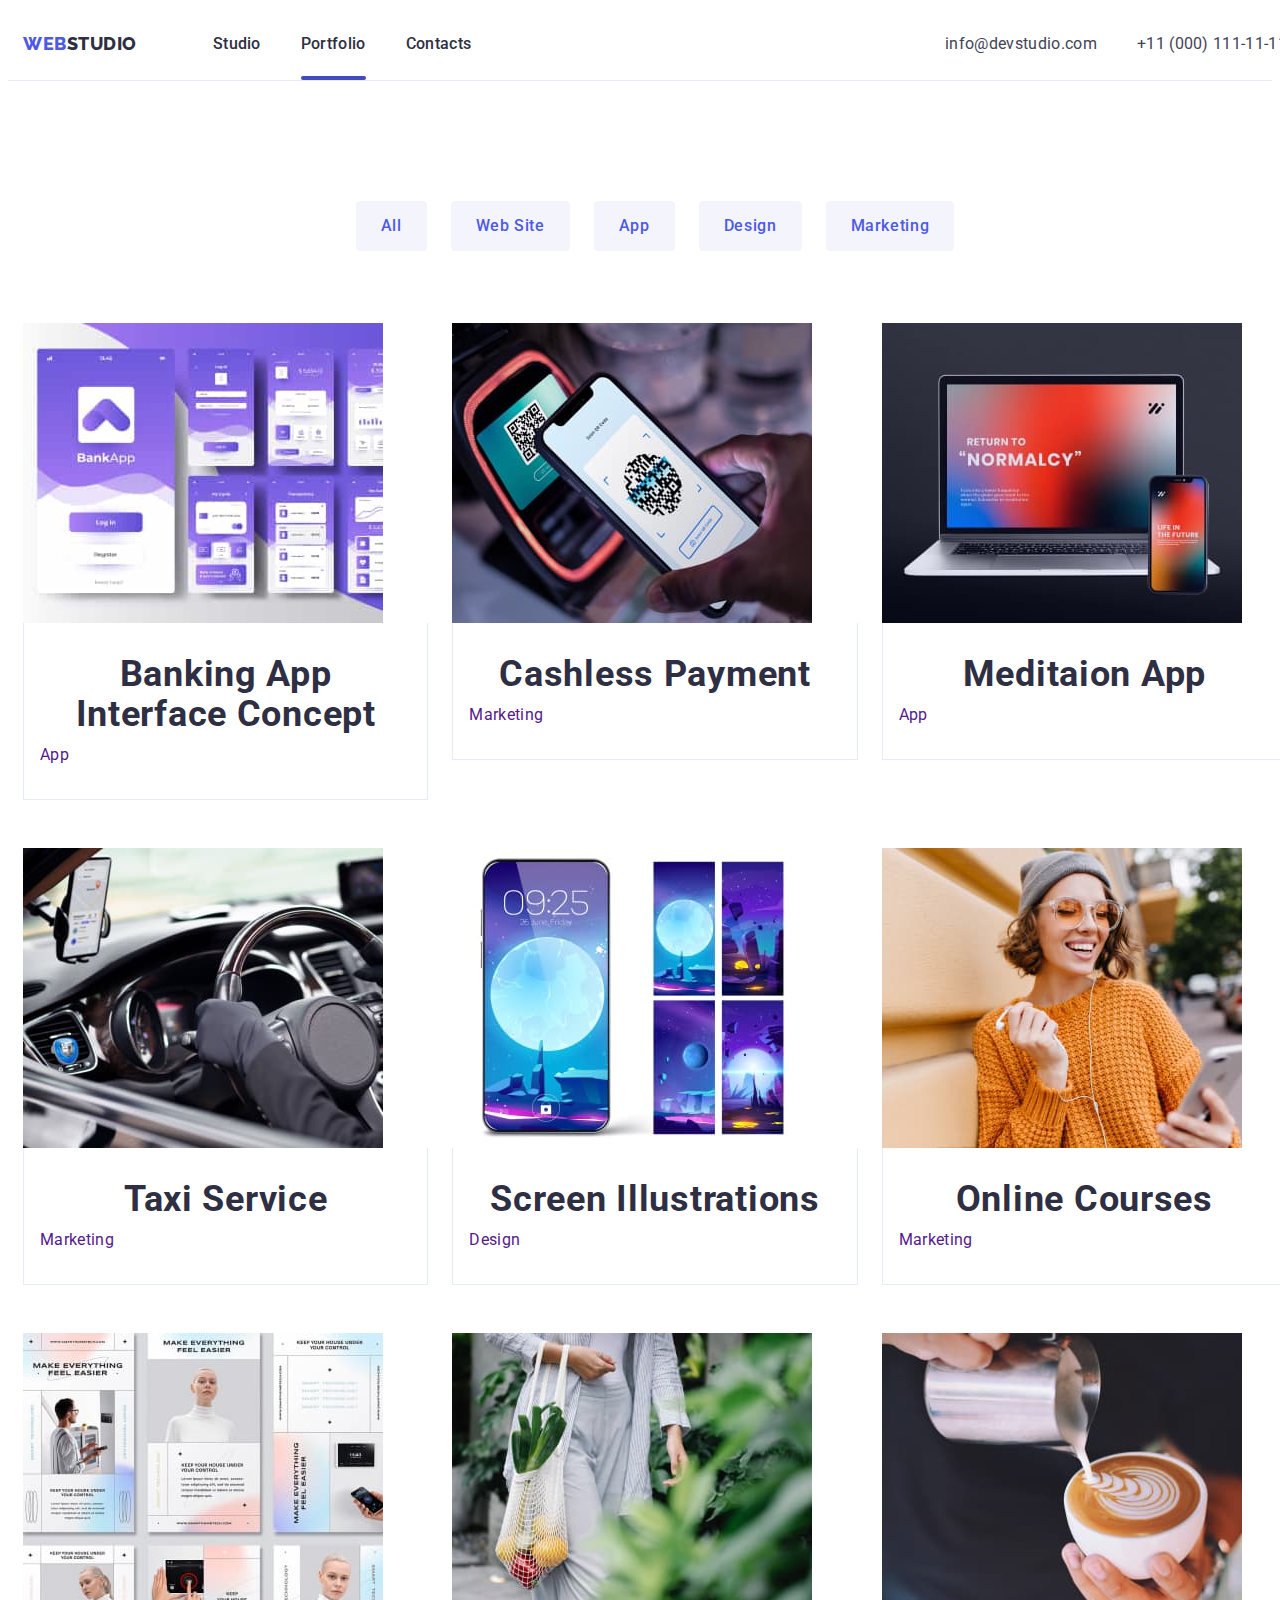
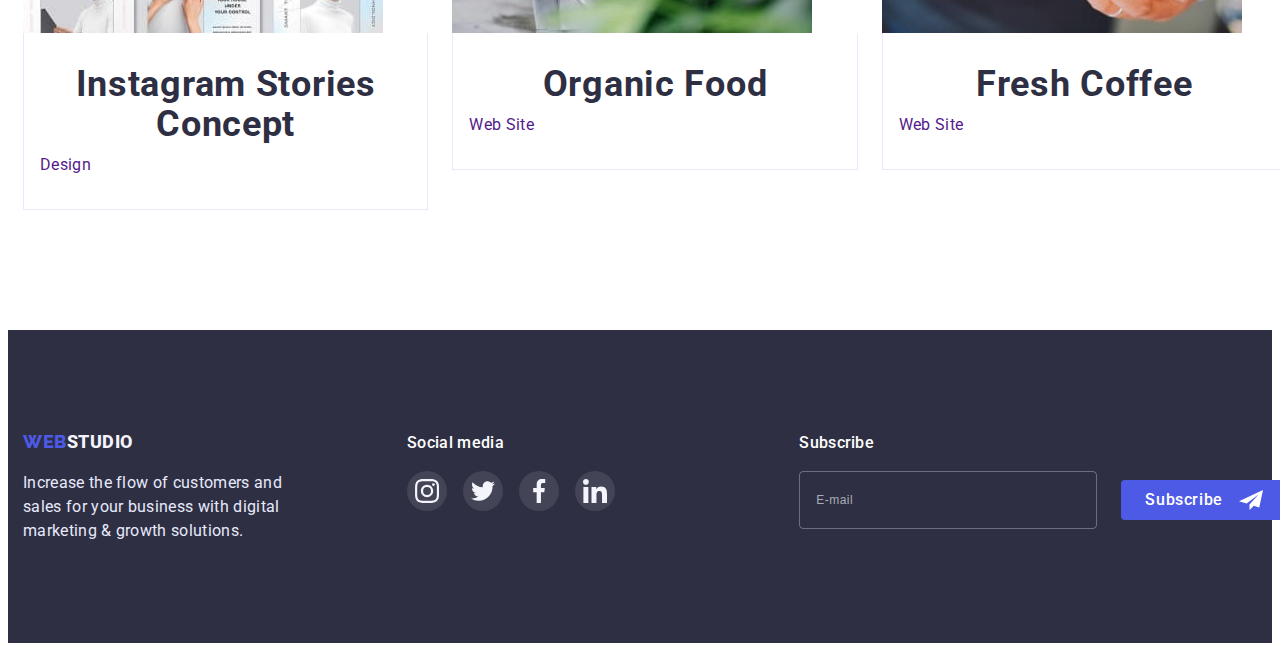
==== portfolio.html @ 63f98517 "trst" ====
<!DOCTYPE html>
<html lang="en">
    <head>
        <meta charset="UTF-8">
        <meta http-equiv="X-UA-Compatible" content="IE=edge">
        <meta name="viewport" content="width=device-width, initial-scale=1.0">
        <title>WebStudio</title>
        <link rel="preconnect" href="https://fonts.googleapis.com">
        <link rel="preconnect" href="https://fonts.gstatic.com" crossorigin>
        <link href="https://fonts.googleapis.com/css2?family=Raleway:wght@800&family=Roboto:wght@400;500;700;900&display=swap" rel="stylesheet">
        <link rel="stylesheet" href="https://cdnjs.cloudflare.com/ajax/libs/modern-normalize/1.1.0/modern-normalize.min.css" integrity="sha512-wpPYUAdjBVSE4KJnH1VR1HeZfpl1ub8YT/NKx4PuQ5NmX2tKuGu6U/JRp5y+Y8XG2tV+wKQpNHVUX03MfMFn9Q==" crossorigin="anonymous" referrerpolicy="no-referrer" />
        
        <link rel="stylesheet" href="./css/styles.css">
        
    </head>
<body>
   <!-- ///////////      MAIN PAGE          ////////// -->
   <header class="header">
        
    <div class="container header-container">
        <nav class="header-navigation">
            <a class="header-nav-logo link" href="./index.html">  <span class="header-logo">Web</span>Studio </a>
            <ul class="header-list list">
                <li class="header-item">
                    <a class="header-link link" href="./index.html">Studio</a></li>
                <li class="header-item">
                    <a class="header-link current link" href="./portfolio.html">Portfolio</a></li>
                <li class="header-item">
                    <a class="header-link link" href="./index.html">Contacts</a></li>
            </ul>
        
        </nav>
        <address class="header-address">
            <ul class="header-address-list list address-container">
                <li class="header-address-item">
                    <a class="header-address-link link" href="mailto:info@devstudio.com">info@devstudio.com</a></li>
                <li class="header-address-item">
                    <a class="header-address-link link" href="tel:+110001111111">+11 (000) 111-11-11</a></li>
            </ul>
        </address>
    </div >
    

</header>

   
    

    <!--section 2 main-->
    <main class="main">
        <!--h1 section services-->
            
                <section class="main-section-services">
                    <div class="container">
                        <h1 class="visually-hidden">Services</h1>
                        <ul class="button-list list">
                            <li class="btn-items"><button class="button-items" type="button">All</button></li>
                            <li class="btn-items"><button class="button-items" type="button">Web Site</button></li>
                            <li class="btn-items"><button class="button-items" type="button">App</button></li>
                            <li class="btn-items"><button class="button-items" type="button">Design</button></li>
                            <li class="btn-items"><button class="button-items" type="button">Marketing</button></li>
                        </ul>
                    
            
                    <!-- section h2 types of services -->
                    
                        
                        <ul class="types-list list ">
                            <li class="types-items">
                                <a class="types-link link" href="">
                                    <div class="types-cover-wrap">
                                        <img class="types-images" src="./images/banking1.jpg" width="360" alt="Cashless Payment">
                                        <p class="types-cover-text">14 Stylish and User-Friendly App Design Concepts · Task Manager App 
                                            · Calorie Tracker App · Exotic Fruit Ecommerce App · Cloud Storage App
                                        </p>
                                            
                                    </div>

                                   <div class="types-text-block">
                                        <h2 class="types-subtitle subtitle">Banking App Interface Concept</h2>
                                        <p class="types-text textttt">App</p>
                                   </div >
                                </a>
                            </li>
                            <li class="types-items">
                                <a class="types-link link" href="">
                                    <div class="types-cover-wrap">
                                        <img class="types-images" src="./images/CashlessPayment2.jpg" width="360" alt="Cashless Payment">
                                        <p class="types-cover-text">14 Stylish and User-Friendly App Design Concepts · Task Manager App 
                                            · Calorie Tracker App · Exotic Fruit Ecommerce App · Cloud Storage App
                                        </p>
                                            
                                    </div>

                                   <div class="types-text-block">
                                        <h2 class="types-subtitle subtitle">Cashless Payment</h2>
                                        <p class="types-text textttt">Marketing</p>
                                   </div >
                                </a>
                            </li>
                            <li class="types-items">
                                <a class="types-link link" href="">
                                    <div class="types-cover-wrap">
                                        <img class="types-images" src="./images/MeditaionApp3.jpg" width="360" alt="Meditaion App">
                                        <p class="types-cover-text"> 14  Stylish and User-Friendly App Design Concepts · Task Manager App 
                                            · Calorie Tracker App · Exotic Fruit Ecommerce App · Cloud Storage App
                                        </p>
                                    </div>
                                            
                                   <div class="types-text-block">
                                        <h2 class="types-subtitle subtitle">Meditaion App</h2>
                                        <p class="types-text textttt">App</p>
                                   </div >
                                </a>
                            </li>
                            <li class="types-items">
                                <a class="types-link link" href="">
                                    <div class="types-cover-wrap">
                                        <img class="types-images" src="./images/TaxiService4.jpg" width="360" alt="Taxi Service">
                                        <p class="types-cover-text">14 Stylish and User-Friendly App Design Concepts · Task Manager App 
                                            · Calorie Tracker App · Exotic Fruit Ecommerce App · Cloud Storage App
                                        </p>
                                    </div>
                                            
                                   <div class="types-text-block">
                                        <h2 class="types-subtitle subtitle">Taxi Service</h2>
                                        <p class="types-text textttt">Marketing</p>
                                   </div >
                                </a>
                            </li>
                            <li class="types-items">
                                <a class="types-link link" href="">
                                    <div class="types-cover-wrap">
                                        <img class="types-images" src="./images/ScreenIllustration5.jpg" width="360" alt="Screen Illustrations">
                                        <p class="types-cover-text">14 Stylish and User-Friendly App Design Concepts · Task Manager App 
                                            · Calorie Tracker App · Exotic Fruit Ecommerce App · Cloud Storage App
                                        </p>
                                    </div>
                                            
                                   <div class="types-text-block">
                                        <h2 class="types-subtitle subtitle">Screen Illustrations</h2>
                                        <p class="types-text textttt">Design</p>
                                   </div >
                                </a>
                            </li>
                            <li class="types-items">
                                <a class="types-link link" href="">
                                    <div class="types-cover-wrap">
                                        <img class="types-images" src="./images/OnlineCourses6.jpg" width="360" alt="Online Courses">
                                        <p class="types-cover-text">14 Stylish and User-Friendly App Design Concepts · Task Manager App 
                                            · Calorie Tracker App · Exotic Fruit Ecommerce App · Cloud Storage App
                                        </p>
                                    </div>
                                            
                                    <div class="types-text-block">
                                        <h2 class="types-subtitle subtitle">Online Courses</h2>
                                        <p class="types-text textttt">Marketing</p>
                                    </div >
                                </a>
                            </li>
                            <li class="types-items">
                                <a class="types-link link" href="">
                                    <div class="types-cover-wrap">
                                        <img class="types-images" src="./images/InstagramStoriesConcept7.jpg" width="360" alt="Instagram Stories Concept">
                                        <p class="types-cover-text">14 Stylish and User-Friendly App Design Concepts · Task Manager App 
                                            · Calorie Tracker App · Exotic Fruit Ecommerce App · Cloud Storage App
                                        </p>
                                    </div>
                                            
                                    <div class="types-text-block">
                                        <h2 class="types-subtitle subtitle">Instagram Stories Concept</h2>
                                        <p class="types-text textttt">Design</p>
                                    </div >
                                </a>
                            </li>
                            <li class="types-items">
                                <a class="types-link link" href="">
                                    <div class="types-cover-wrap">
                                        <img class="types-images" src="./images/OrganicFood8.jpg" width="360" alt="Organic Food">
                                        <p class="types-cover-text">14 Stylish and User-Friendly App Design Concepts · Task Manager App 
                                            · Calorie Tracker App · Exotic Fruit Ecommerce App · Cloud Storage App
                                        </p>
                                    </div>
                                            
                                    <div class="types-text-block">
                                        <h2 class="types-subtitle subtitle">Organic Food</h2>
                                        <p class="types-text textttt">Web Site</p>
                                    </div >
                                </a>
                            </li>
                            <li class="types-items">
                                <a class="types-link link" href="">
                                    <div class="types-cover-wrap">
                                        <img class="types-images" src="./images/FreshCoffee9.jpg" width="360" alt="Fresh Coffee">
                                        <p class="types-cover-text">14 Stylish and User-Friendly App Design Concepts · Task Manager App 
                                            · Calorie Tracker App · Exotic Fruit Ecommerce App · Cloud Storage App
                                        </p>
                                    </div>
                                            
                                    <div class="types-text-block">
                                        <h2 class="types-subtitle subtitle">Fresh Coffee</h2>
                                        <p class="types-text textttt">Web Site</p>
                                    </div >
                                </a>
                            </li>
                            
                        </ul>
                    </div >
                </section>
            
            
    
        </main>
    
                
            
    
    


        <!-- ///////////      FOOTER          ////////// -->
    
        <footer class="footer">
            <div class="container footer-container">
                <div class="footer-logo-container">
                    <a class="footer-link link" href="./index.html"><span class="footer-logo">Web</span>Studio</a>
                    <p class="footer-text textttt">
                        Increase the flow of customers and sales for your business with digital marketing & growth solutions.
                    </p>
                </div>
                
                <!-- FOOTER SOCIAL MEDIA -->
                <div class="media-footer">
                    <p class="media-subtitle">Social media</p>
                    <ul class="media-list list">
                        <li class="media-item">
                            <a href="" class="media-link link">
                                <svg class="media-icon" width="24" height="24"> 
                                    <use href="./images/icons.svg#icon-instagram"></use>
                                </svg>
                            </a>
                        </li>
                        <li class="media-item">
                            <a href="" class="media-link link">
                                <svg class="media-icon" width="24" height="24">
                                    <use href="./images/icons.svg#icon-twitter"></use>
                                </svg>      
                            </a>
                        </li>
                        <li class="media-item">
                            <a href="" class="media-link link">
                                <svg class="media-icon" width="24" height="24">
                                    <use href="./images/icons.svg#icon-facebook"></use>
                                </svg>
                            </a>
                        </li>
                        <li class="media-item">
                            <a href="" class="media-link link">
                                <svg class="media-icon" width="24" height="24">
                                    <use href="./images/icons.svg#icon-linkedin"></use>
                                </svg>
                            </a>
                        </li>
                    </ul>
    
                </div>
                <!-- SUBSCRIBE -->
                
                <div class="subscribe-container">
                    <p class="subscribe-text">Subscribe</p>
                    <form class="subscribe-form">
                        <input 
                        type="email" 
                        name="user-email"
                        class="subscribe-input"
                        required
                        placeholder="E-mail"
                        >
                        <button type="submit" class="subscribe-btn">Subscribe</button>
                    </form>
                </div>
    
            </div >
        </footer>  
    
    


</body>
</html>
---- css/styles.css ----
:root {
  --main-color-title: #2e2f42;
  --main-color-text: #434455;
  --adress-link-color: #404bbf;
  --logo-color-braun: #4d5ae5;
  --bg-white-color: #ffffff;
  --ashen-color: #f4f4fd;
  --gray-color: #e7e9fc;
  --linear-gradient: linear-gradient(
    rgba(46, 47, 66, 0.7),
    rgba(46, 47, 66, 0.7)
  );
}

p,
h1,
h2,
h3,
h4,
h5,
h6 {
  margin: 0;
}

ul {
  margin: 0;
  padding-left: 0;
}

body {
  font-family: "Roboto", sans-serif;
  background-color: var(--bg-white-color);
  font-size: 16px;
  line-height: 1.5;
  letter-spacing: 0.02em;
}

.container {
  width: 100%;
  padding-left: 15px;
  padding-right: 15px;
  margin: 0 auto;
  /* outline: 2px solid red; */
}

.link {
  text-decoration: none;
}

.list {
  list-style: none;
}


/* --------------------HEADER ---------------------*/
.header {
  border-bottom: 1px solid var(--gray-color);
}

.header-container {
  display: flex;
}

.text-aligt-centr {
  text-align: center;
  padding-top: 24px;
}



.header-navigation {
  display: flex;
  margin-right: auto;
}
.header-nav-logo {
  display: block;
  padding-top: 24px;
  padding-bottom: 24px;
  margin-right: 76px;

  font-family: "Raleway", sans-serif;
  text-transform: uppercase;
  font-weight: 800;
  font-size: 18px;
  line-height: 1.33;
  letter-spacing: 0.03em;
  color: var(--main-color-title);
}
.header-logo {
  color: var(--logo-color-braun);
}

.header-list {
  display: flex;
  gap: 40px;
}
.header-item {
}

.header-link {
  display: block;
  padding-top: 24px;
  padding-bottom: 24px;
  position: relative;

  font-weight: 500;
  font-size: 16px;
  line-height: 1.5;
  letter-spacing: 0.02em;
  color: var(--main-color-title);

  transition-property: color;
  transition-duration: 250ms;
  transition-timing-function: cubic-bezier(0.4, 0, 0.2, 1);
}
.header-link:is(:hover, :focus) {
  color: var(--adress-link-color);
}
.current::after {
  content: "";

  position: absolute;
  display: block;
  width: 100%;
  height: 4px;
  left: 0;
  bottom: 0;
  background-color: var(--adress-link-color);
  border-radius: 2px;

  transition-property: opacity;
  transition-duration: 250ms;
  transition-timing-function: cubic-bezier(0.4, 0, 0.2, 1);
}

.header-address {
  font-style: normal;
}
.address-container {
  display: flex;
}
.header-address-list {
  gap: 40px;
}
.header-address-item {
}
.header-address-link {
  display: block;
  padding-top: 24px;
  padding-bottom: 24px;

  font-size: 16px;
  line-height: 1.5;
  letter-spacing: 0.02em;
  color: var(--main-color-text);
  font-style: normal;

  transition-property: color;
  transition-duration: 250ms;
  transition-timing-function: cubic-bezier(0.4, 0, 0.2, 1);
}

.header-address-link:is(:hover, :focus) {
  color: var(--adress-link-color);
}

/* ------------------MAIN--------------------- */

.main {
  background-color: var(--bg-white-color);
}
.main-section {
  background-color: var(--main-color-title);
  background-image: var(--linear-gradient), url(../images/hero-bg-mob.jpg);
  max-width: 1440px;
  margin: 0 auto;
  background-repeat: no-repeat;
  background-position: center;
  background-size: cover;

  padding-top: 188px;
  padding-bottom: 188px;
}
@media (min-device-pixel-ratio: 2),
  (min-resolution: 192dpi),
  (min-resolution: 2dppx) {
  .main-section {
    background-image: var(--linear-gradient), url(../images/hero-bg-mob-2x.jpg);
  }
}

.main-title {
  margin-right: auto;
  margin-left: auto;
  max-width: 320px;
  margin-bottom: 72px;

  font-weight: 700;
  text-align: center;
  font-size: 36px;
  line-height: 1.1;
  letter-spacing: 0.02em;
  color: var(--bg-white-color);
}

.main-btn {
  display: block;
  margin: 0 auto;
  padding: 16px 32px;
  border-radius: 4px;
  border: 1px;

  box-shadow: 0px 4px 4px rgba(0, 0, 0, 0.15);

  cursor: pointer;
  background-color: var(--logo-color-braun);
  font-family: inherit;
  font-weight: 500;
  font-size: 16px;
  line-height: 1.5;
  letter-spacing: 0.04em;
  color: var(--bg-white-color);

  transition-property: background-color;
  transition-duration: 250ms;
  transition-timing-function: cubic-bezier(0.4, 0, 0.2, 1);
}

.main-btn:is(:hover, :focus) {
  background-color: var(--adress-link-color);
}

/* ---------------------TECHNOLOGIES---------------------- */

.technologies-section {
  padding-top: 96px;
  padding-bottom: 96px;
}

.visually-hidden {
  position: absolute;
  width: 1px;
  height: 1px;
  margin: -1px;
  border: 0;
  padding: 0;
  white-space: nowrap;
  clip-path: inset(100%);
  clip: rect(0 0 0 0);
  overflow: hidden;
}

.technologies-list {
  
  
}
.technologies-items {
  width: 100%;
  margin-bottom: 72px;
}
.technologies-items:last-child {
  margin: 0;
}

.technologies-items::before {
  display: none;
}


.technologies-subtitle {
  margin-bottom: 8px;
}
.subtitle {
  font-weight: 700;
  font-size: 36px;
  line-height: 1.11;
  letter-spacing: 0.02em;
  color: var(--main-color-title);
  text-align: center;
}

.technologies-text{
  font-weight: 500;
  font-size: 16px;
  line-height: 1.5;
  letter-spacing: 0.02em;
  color: var(--main-color-text);
  }



/* ------------------DOING---------------------- */



/*---------------------------TEAM----------------------- */

.team-section {
  background-color: var(--ashen-color);
  padding-top: 96px;
  padding-bottom: 96px;
}
.team-subtitle {
  text-align: center;
  font-size: 36px;
  line-height: 1.11;
  letter-spacing: 0.02em;
  color: var(--main-color-title);
  margin-bottom: 72px;
}

.team-list {
  display: flex;
  gap: 24px;
  flex-wrap: wrap;
}

.team-items {
  border-radius: 0px 0px 4px 4px;
  width: 100%
}
.items {
  background-color: var(--bg-white-color);
  box-shadow: 0px 1px 6px rgba(46, 47, 66, 0.08),
    0px 1px 1px rgba(46, 47, 66, 0.16), 0px 2px 1px rgba(46, 47, 66, 0.08);
}
.team-images {
  display: block;
  margin: auto;
  height: auto;
}

.text-block {
  text-align: center;
  padding: 32px 16px;
}
.team-headline {
  margin-bottom: 8px;
  font-weight: 500;
  font-size: 20px;
  line-height: 1.2;
  letter-spacing: 0.02em;
  color: var(--main-color-title);
}
.team-text {
  margin-bottom: 8px;
}

/* ----------------TEAM SOCIAL LIST------------- */
.team-soc-list {
  display: flex;
  justify-content: center;
  gap: 24px;
}

.team-soc-item {
  width: 40px;
  height: 40px;
}
.team-soc-link {
  fill: var(--ashen-color);
}
.team-soc-link {
  width: 100%;
  height: 100%;
  border-radius: 50%;
  background-color: var(--logo-color-braun);
  display: flex;
  justify-content: center;
  align-items: center;

  transition-property: background-color;
  transition-duration: 250ms;
  transition-timing-function: cubic-bezier(0.4, 0, 0.2, 1);
}

.team-soc-link:is(:hover, :focus) {
  background-color: var(--adress-link-color);
}

/* -----------------------CUSTOMERS LIST------------------- */

.customers {
  padding-top: 96px;
  padding-bottom: 96px;
}
.customers-subtitle {
  padding-bottom: 72px;

  font-size: 36px;
  line-height: 1.11;
  text-align: center;
  letter-spacing: 0.02em;
  color: var(--main-color-title);
}
.customers-list {
  display: flex;
  gap: 16px;
  flex-wrap: wrap;
}
.customers-item {
  width: calc((100% - 16px) / 2);
  height: 88px;
}
.customers-link {
  width: 100%;
  height: 100%;
  border: 1px solid #8e8f99;
  border-radius: 4px;
  display: flex;
  justify-content: center;
  align-items: center;
  color: #8e8f99;

  transition-property: color, border-color;
  transition-duration: 250ms;
  transition-timing-function: cubic-bezier(0.4, 0, 0.2, 1);
}

.customers-link:is(:hover, :focus) {
  border-color: var(--adress-link-color);
  color: var(--adress-link-color);
}

.customers-icon {
  fill: currentColor;
}

/* --------------FOOTER-------------- */

.footer {
  padding-top: 100px;
  padding-bottom: 100px;

  background-color: var(--main-color-title);
}
.footer-container {
  display: flex;
  align-items: baseline;
}

.footer-link {
  text-transform: uppercase;
  font-weight: 800;
  font-size: 18px;
  line-height: 1.33;
  letter-spacing: 0.03em;
  color: var(--ashen-color);
  margin-top: 100px;
  margin-bottom: 16px;
}

.footer-logo {
  font-family: "Raleway", sans-serif;
  font-style: normal;
  font-weight: 800;
  font-size: 18px;
  line-height: 1.33;
  letter-spacing: 0.03em;
  font-style: normal;
  color: var(--logo-color-braun);
}
.footer-text {
  max-width: 264px;
  color: var(--gray-color);
  margin-top: 16px;
}

/* ----------------------FOOTER SOCIAL MEDIA----------------------------- */
.media-footer {
  margin-left: 120px;
}
.media-subtitle {
  font-weight: 500;
  font-size: 16px;
  line-height: 1.5;
  letter-spacing: 0.02em;
  color: var(--bg-white-color);

  margin-bottom: 16px;
}

.media-list {
  display: flex;
  justify-content: center;
  gap: 16px;
}

.media-item {
  width: 40px;
  height: 40px;
}
.media-link {
  fill: var(--ashen-color);
  width: 100%;
  height: 100%;
  border-radius: 50%;
  background-color: rgba(255, 255, 255, 0.1);
  display: flex;
  justify-content: center;
  align-items: center;

  transition-property: background-color;
  transition-duration: 250ms;
  transition-timing-function: cubic-bezier(0.4, 0, 0.2, 1);
}
.media-link:is(:hover, :focus) {
  background-color: #31d0aa;
}


/* ---------------FOOTER-SUBSCRIBE-----------------  */
.subscribe-container{
  margin-left: auto;
}
  
  

.subscribe-text{
  font-weight: 500;
  font-size: 16px;
  line-height: 1.5;
  letter-spacing: 0.02em;
  color: var(--bg-white-color);
  margin-bottom: 16px;
}

.subscribe-form{
  display: flex;
  justify-content: center;
  align-items: center;
}

.subscribe-input{
  width: 264px;
  height: 40px;
  border: 1px solid rgba(255, 255, 255, 0.3);
  border-radius: 4px;
  background-color: transparent;
  padding: 8px 16px;
  outline: none;

  font-weight: 400;
  font-size: 12px;
  line-height: 2;
  letter-spacing: 0.04em;
  color: rgba(255, 255, 255, 0.6);
}
.subscribe-input::placeholder{
  color: rgba(255, 255, 255, 0.6);
}
.subscribe-input:focus{
  border-color: var(--logo-color-braun);
}

.subscribe-btn{
  
  display: inline-flex;
  margin-left: 24px;
  padding: 8px 24px;
  border-radius: 4px;
  border: 1px;

  

  cursor: pointer;
  background-color: var(--logo-color-braun);
  font-family: inherit;
  font-weight: 500;
  font-size: 16px;
  line-height: 1.5;
  letter-spacing: 0.04em;
  color: var(--bg-white-color);

  transition-property: background-color;
  transition-duration: 250ms;
  transition-timing-function: cubic-bezier(0.4, 0, 0.2, 1);
}
.subscribe-btn:is(:hover, :focus){
  background-color: var(--adress-link-color);
}

.subscribe-btn::after{
  content: "";
  width: 24px;
  height: 24px;
  background-image: url(../images/Frame.svg);
  margin-left: 16px;
}






/* ---------------------------PORTFOLIO--------------------------- */

.main {
  background-color: var(--bg-white-color);
}
.main-section-services {
  padding-top: 120px;
  padding-bottom: 120px;
}

.button-list {
  justify-content: center;
  display: flex;
  margin-bottom: 72px;
  gap: 24px;
}

.btn-items {
}

.button-items {
  padding: 12px 24px;
  border-radius: 4px;
  border: 1px solid var(--ashen-color);

  font-family: inherit;
  background-color: var(--ashen-color);
  color: var(--logo-color-braun);
  font-weight: 500;
  font-size: 16px;
  line-height: 1.5;
  letter-spacing: 0.04em;
  cursor: pointer;

  transition-property: background-color, color, border-color, box-shadow;
  transition-duration: 250ms;
  transition-timing-function: cubic-bezier(0.4, 0, 0.2, 1);
}

.button-items:is(:hover, :focus) {
  background-color: var(--logo-color-braun);
  color: var(--bg-white-color);
  border-color: transparent;
  box-shadow: 0px 3px 1px rgba(0, 0, 0, 0.1), 0px 2px 1px rgba(0, 0, 0, 0.08),
    0px 2px 2px rgba(0, 0, 0, 0.12);
}

.types-section {
}
.types-list {
  display: flex;
  flex-wrap: wrap;
  gap: 48px 24px;
}
.types-items {
  width: calc((100% - 48px) / 3);
}

.types-link:hover .types-cover-text {
  transform: translateY(0);
}
.types-link:focus .types-cover-text {
  transform: translateY(0);
}
.types-link {
  display: block;

  transition-property: box-shadow;
  transition-duration: 250ms;
  transition-timing-function: cubic-bezier(0.4, 0, 0.2, 1);
}
.types-link:is(:hover, :focus) {
  box-shadow: 0px 1px 6px rgba(46, 47, 66, 0.08),
    0px 1px 1px rgba(46, 47, 66, 0.16), 0px 2px 1px rgba(46, 47, 66, 0.08);
}

.types-cover-wrap {
  position: relative;
  overflow: hidden;
}

.types-cover-text {
  position: absolute;
  top: 0;
  padding: 40px 32px;
  font-weight: 400;
  font-size: 16px;
  line-height: 1.5;
  letter-spacing: 0.02em;
  color: var(--ashen-color);
  background-color: var(--logo-color-braun);
  height: 100%;
  overflow: auto;

  transform: translateY(100%);
  transition-property: transform;
  transition-duration: 250ms;
  transition-timing-function: cubic-bezier(0.4, 0, 0.2, 1);
}

.types-images {
  display: block;
  max-width: 100%;
  height: auto;
}

.types-text-block {
  border-right: 1px solid #e7e9fc;
  border-left: 1px solid #e7e9fc;
  border-bottom: 1px solid #e7e9fc;
  padding: 32px 16px;
}
.types-subtitle {
  margin-bottom: 8px;
}
.types-text {
  font-weight: 400;
  font-size: 16px;
  line-height: 1.5;
}




/* --------------------------BACKDROB--------------------------- */
.backdrob {
  position: fixed;
  top: 0;
  width: 100%;
  height: 100%;
  background-color: rgba(46, 47, 66, 0.4);
  transition: opacity 250ms linear, visibility 250ms linear;
}

.modal {
  position: absolute;
  top: 50%;
  left: 50%;
  transform: translate(-50%, -50%) scale(0.9);
  width: 408px;
  min-height: 576px;
  background-color: #fcfcfc;
  border-radius: 4px;
  padding: 24px;
  box-shadow: 0px 1px 1px rgba(0, 0, 0, 0.14), 0px 1px 3px rgba(0, 0, 0, 0.12),
    0px 2px 1px rgba(0, 0, 0, 0.2);
  transition: transform 250ms linear;
}
.backdrob.is-hidden .modal {
  transform: translate(-50%, -50%) scale(0);
}

.modal-close {
  width: 24px;
  height: 24px;
  background-color: #e7e9fc;
  border: 1px solid rgba(0, 0, 0, 0.1);
  border-radius: 50%;
  display: flex;
  align-items: center;
  justify-content: center;
  margin-left: auto;
  padding: 0;
  cursor: pointer;
  margin-bottom: 24px;

  transition-property: background-color,fiil;
  transition-duration: 250ms;
  transition-timing-function: cubic-bezier(0.4, 0, 0.2, 1);
}
.modal-close:is(:hover, :focus) {
  background-color: var(--adress-link-color);
  fill: var(--bg-white-color);
}

.is-hidden {
  opacity: 0;
  visibility: hidden;
  pointer-events: none;
}

.modal-title {
  font-weight: 500;
  font-size: 16px;
  line-height: 1.5;
  text-align: center;
  letter-spacing: 0.02em;
  color: var(--main-color-title);
  margin-bottom: 16px;
}
.modal-field{
  margin-bottom: 8px;
 
}

.input-text{
  font-weight: 400;
  font-size: 12px;
  line-height: 1.16;
  letter-spacing: 0.01em;
  color: #8E8F99;
  display: block;
  margin-bottom: 4px;
}

.input-wrap{
  position: relative;
 
  
}
.input-icon{
  position: absolute;
  left: 16px;
  top: 50%;
  transform: translateY(-50%);
  transition: fill 250ms cubic-bezier(0.4, 0, 0.2, 1);
  
}



.modal-input{
  width: 100%;
  height: 40px;
  background-color: #FCFCFC;
  color: rgba(117, 117, 117, 0.5);

  border: 1px solid rgba(33, 33, 33, 0.2);
  border-radius: 4px;
  padding-left: 38px;
  outline: transparent;

  font-weight: 400;
  font-size: 12px;
  line-height: 1.17;
  letter-spacing: 0.04em;
  
  transition: border-color 250ms cubic-bezier(0.4, 0, 0.2, 1);;
  }

  .modal-input:focus{
    border-color: var(--logo-color-braun);
  }
  .modal-input:focus + .input-icon {
   fill: var(--logo-color-braun);
  }


  .modal-field-message{
    margin-bottom: 16px;
  }
  .modal-message{
    display: block;
    width: 100%;
    height: 120px;
    background-color: #FCFCFC;
    border: 1px solid rgba(33, 33, 33, 0.2);
    border-radius: 4px;
    color: rgba(117, 117, 117, 0.5);
    padding: 8px 16px;
    outline: transparent;

    font-weight: 400;
    font-size: 12px;
    line-height: 1.17;
    letter-spacing: 0.04em;
    resize: none;
  }

.modal-message:focus{
  border-color: var(--logo-color-braun);
}
  .modal-message::placeholder{
    font-weight: 400;
    font-size: 12px;
    line-height: 1.17;
    letter-spacing: 0.04em;
    color: rgba(117, 117, 117, 0.5);
    outline: transparent;
  }

  .modal-field-check{
    
  }
  .check-text{
    font-weight: 400;
    font-size: 12px;
    line-height: 1.17;
    letter-spacing: 0.04em;
    color: #757575;
    display: flex;
    align-items: center;
  }
.check-text::before {
  content: "";
  width: 16px;
  height: 16px;
  border: 1.25px solid var(--main-color-title);
  border-radius: 2px;
  margin-right: 8px;
}

.input-text:checked + .check-text::before {
  background-color: var(--adress-link-color);
  background-image: url(../images/check.svg);
  background-position: center;
  background-repeat: no-repeat;
  border: none;
}
.input-text:focus + .check-text::before {
  border-color: var(--adress-link-color);
}

.policy-text{
  color: var(--adress-link-color);
  margin-left: 3px;
  position: relative;
}


.policy-text::after{
  content: "";
  position: absolute;
  
  width: 100%;
  height: 0.5px;
  left: 0;
  bottom: 1px;
  background-color: var(--adress-link-color);
  border-radius: 2px;
  
}


.form-btn{
  display: block;
  margin: 0 auto;
  min-width: 169px;
  margin-top: 24px;
  padding: 16px 32px;
  border-radius: 4px;
  border: 1px;

  box-shadow: 0px 4px 4px rgba(0, 0, 0, 0.15);

  cursor: pointer;
  background-color: var(--logo-color-braun);
  font-family: inherit;
  font-weight: 500;
  font-size: 16px;
  line-height: 1.5;
  letter-spacing: 0.04em;
  color: var(--bg-white-color);

  transition-property: background-color;
  transition-duration: 250ms;
  transition-timing-function: cubic-bezier(0.4, 0, 0.2, 1);
}
.form-btn:is(:hover, :focus){
  background-color: var(--adress-link-color);
}
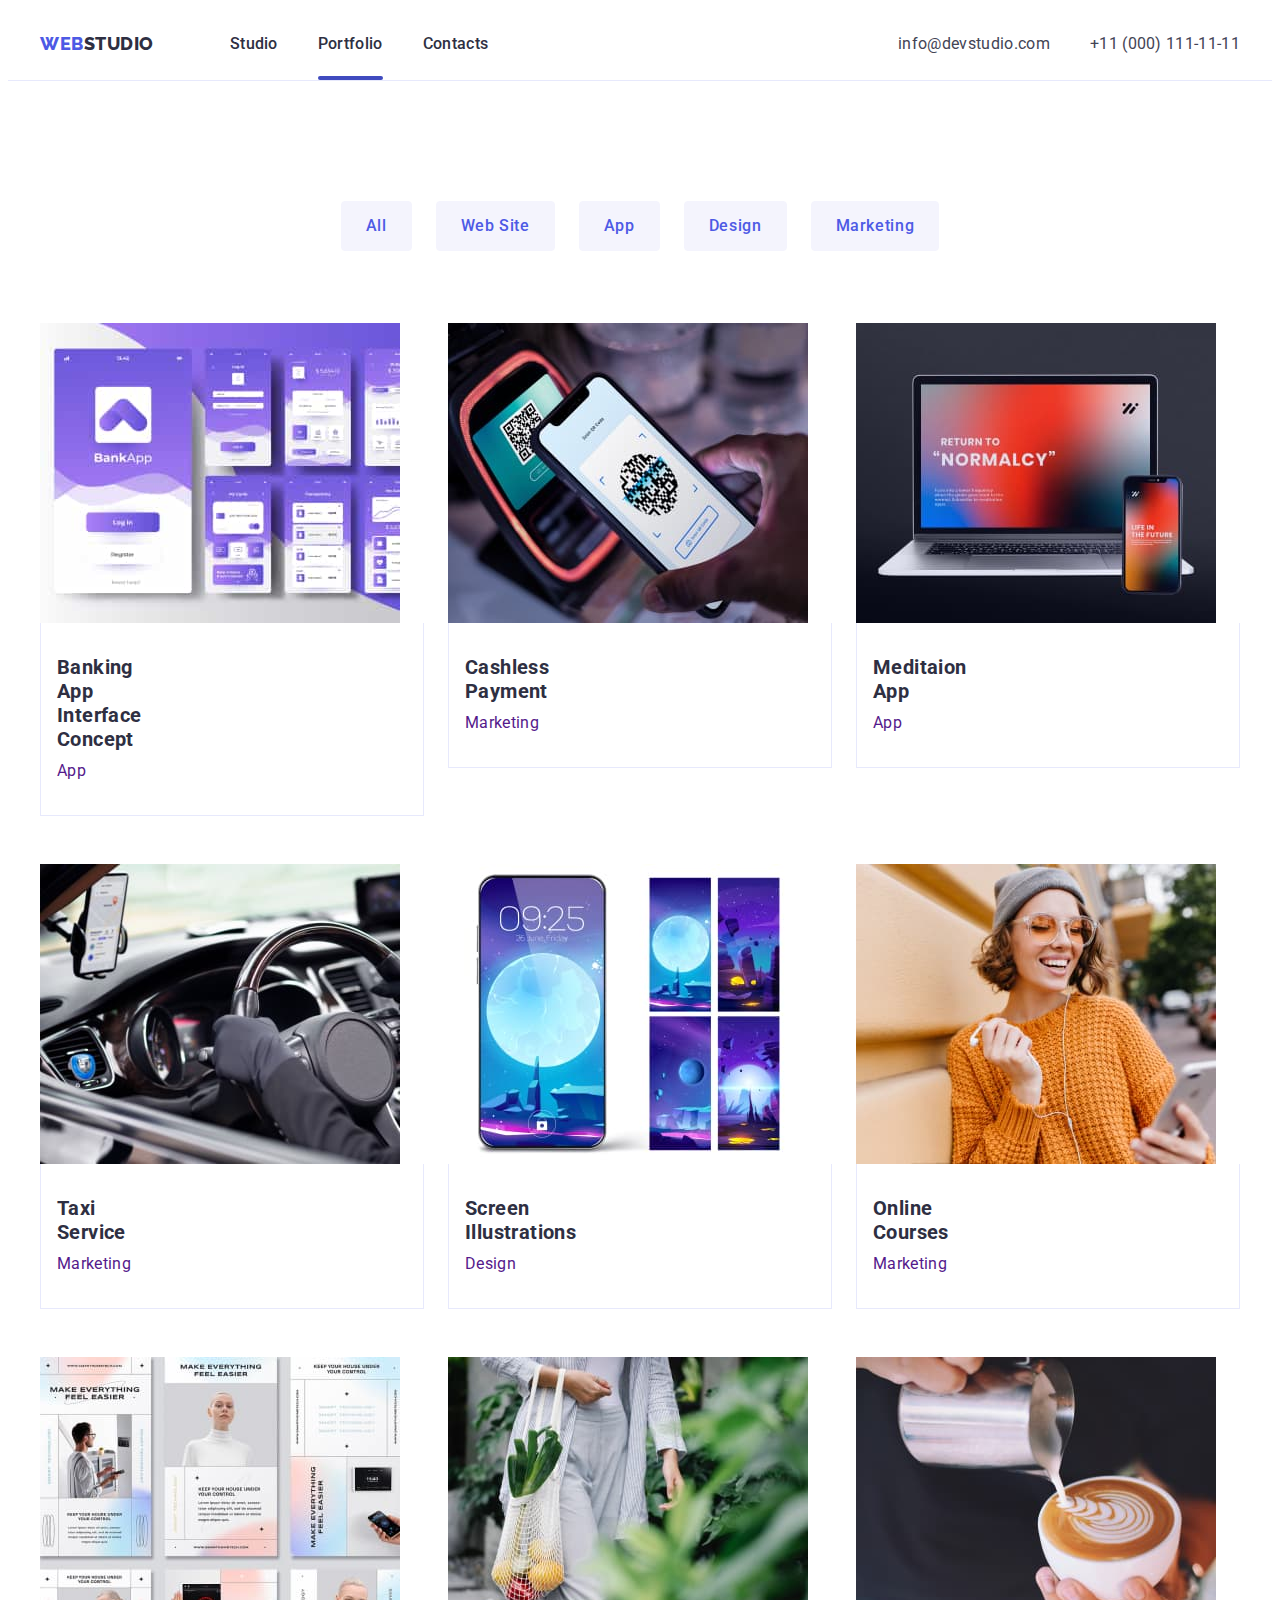
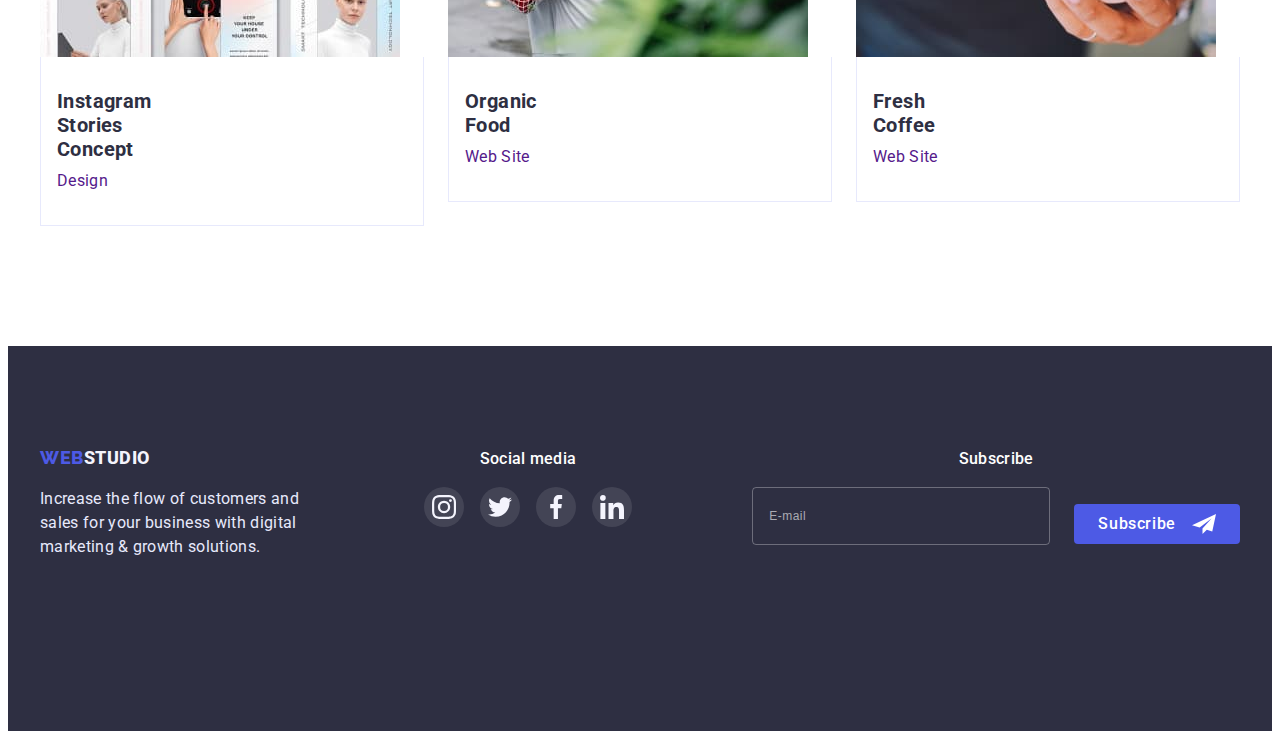
==== commit b037579b: "test" ====
--- a/portfolio.html
+++ b/portfolio.html
@@ -11,6 +11,9 @@
         <link rel="stylesheet" href="https://cdnjs.cloudflare.com/ajax/libs/modern-normalize/1.1.0/modern-normalize.min.css" integrity="sha512-wpPYUAdjBVSE4KJnH1VR1HeZfpl1ub8YT/NKx4PuQ5NmX2tKuGu6U/JRp5y+Y8XG2tV+wKQpNHVUX03MfMFn9Q==" crossorigin="anonymous" referrerpolicy="no-referrer" />
         
         <link rel="stylesheet" href="./css/styles.css">
+        <link rel="stylesheet" href="./css/mobile.css">
+        <link rel="stylesheet" href="./css/tablet.css">
+        <link rel="stylesheet" href="./css/desktop.css">
         
     </head>
 <body>
@@ -22,7 +25,7 @@
             <a class="header-nav-logo link" href="./index.html">  <span class="header-logo">Web</span>Studio </a>
             <ul class="header-list list">
                 <li class="header-item">
-                    <a class="header-link link" href="./index.html">Studio</a></li>
+                    <a class="header-link  link" href="./index.html">Studio</a></li>
                 <li class="header-item">
                     <a class="header-link current link" href="./portfolio.html">Portfolio</a></li>
                 <li class="header-item">
@@ -31,15 +34,88 @@
         
         </nav>
         <address class="header-address">
-            <ul class="header-address-list list address-container">
+            <ul class="header-address-list list ">
                 <li class="header-address-item">
                     <a class="header-address-link link" href="mailto:info@devstudio.com">info@devstudio.com</a></li>
                 <li class="header-address-item">
                     <a class="header-address-link link" href="tel:+110001111111">+11 (000) 111-11-11</a></li>
             </ul>
+            
         </address>
+
+
+
+        <!-- MENU-BOBILE -->
+        <button type="button" class="menu-open" data-menu-open>
+            <svg class="icon-open"  width="29" height="18" >
+                <use href="./images/icons.svg#icon-menu-open"></use>
+            </svg>
+        </button>
     </div >
-    
+    <div class="mob-menu is-hidden" data-menu>
+        <div class="container">
+            <div>
+                <button type="button" class="menu-cloze" data-menu-close>
+                    <svg class="icon-cloce"  width="8" height="8" >
+                        <use href="./images/icons.svg#icon-close-black"></use>
+                    </svg>
+                </button> 
+                    <ul class="mob-menu-list list">
+                        <li class="mob-menu-item">
+                            <a class="mob-menu-link current link" href="./index.html">Studio</a></li>
+                        <li class="mob-menu-item">
+                            <a class="mob-menu-link link" href="./portfolio.html">Portfolio</a></li>
+                        <li class="mob-menu-item">
+                            <a class="mob-menu-link link" href="./index.html">Contacts</a></li>
+                    </ul>
+            </div>
+                <div>
+                    <ul class="mob-menu-address-list list ">
+                        <li class="mob-menu-address-item">
+                            <a class="mob-menu-address-link link mob-tel" href="tel:+110001111111">+11 (000) 111-11-11</a></li>
+                        <li class="mob-menu-address-item">
+                            <a class="mob-menu-address-link link" href="mailto:info@devstudio.com">info@devstudio.com</a></li>
+                            
+                    </ul>
+                </div>
+
+                <!-- MOB-SOC -->
+                <div class="mob-soc-container">
+                    <ul class="mob-soc-list list">
+                        <li class="mob-soc-item">
+                            <a href="" class="mob-soc-link link">
+                                <svg class="mob-soc-icon" width="24" height="24"> 
+                                    <use href="./images/icons.svg#icon-instagram"></use>
+                                </svg>
+                            </a>
+                        </li>
+                        <li class="mob-soc-item">
+                            <a href="" class="mob-soc-link link">
+                                <svg class="mob-soc-icon" width="24" height="24">
+                                    <use href="./images/icons.svg#icon-twitter"></use>
+                                </svg>      
+                            </a>
+                        </li>
+                        <li class="mob-soc-item">
+                            <a href="" class="mob-soc-link link">
+                                <svg class="mob-soc-icon" width="24" height="24">
+                                    <use href="./images/icons.svg#icon-facebook"></use>
+                                </svg>
+                            </a>
+                        </li>
+                        <li class="mob-soc-item">
+                            <a href="" class="mob-soc-link link">
+                                <svg class="mob-soc-icon" width="24" height="24">
+                                    <use href="./images/icons.svg#icon-linkedin"></use>
+                                </svg>
+                            </a>
+                        </li>
+                    </ul>
+                </div>
+        </div>
+        
+        
+    </div>
 
 </header>
 
--- a/css/styles.css
+++ b/css/styles.css
@@ -50,7 +50,9 @@
 .list {
   list-style: none;
 }
-
+.no-scroll{
+  overflow: hidden;
+}
 
 /* --------------------HEADER ---------------------*/
 .header {
@@ -90,79 +92,165 @@
   color: var(--logo-color-braun);
 }
 
-.header-list {
-  display: flex;
-  gap: 40px;
-}
-.header-item {
-}
-
-.header-link {
-  display: block;
-  padding-top: 24px;
-  padding-bottom: 24px;
-  position: relative;
-
-  font-weight: 500;
-  font-size: 16px;
-  line-height: 1.5;
-  letter-spacing: 0.02em;
-  color: var(--main-color-title);
-
-  transition-property: color;
-  transition-duration: 250ms;
-  transition-timing-function: cubic-bezier(0.4, 0, 0.2, 1);
-}
-.header-link:is(:hover, :focus) {
-  color: var(--adress-link-color);
-}
+.header-list{
+  display: none;
+}
+
 .current::after {
-  content: "";
-
-  position: absolute;
-  display: block;
-  width: 100%;
-  height: 4px;
-  left: 0;
-  bottom: 0;
-  background-color: var(--adress-link-color);
-  border-radius: 2px;
-
-  transition-property: opacity;
-  transition-duration: 250ms;
-  transition-timing-function: cubic-bezier(0.4, 0, 0.2, 1);
+  display: none;
 }
 
 .header-address {
   font-style: normal;
 }
-.address-container {
-  display: flex;
-}
-.header-address-list {
-  gap: 40px;
-}
-.header-address-item {
-}
-.header-address-link {
+
+.header-address-list{
+  display: none;
+}
+
+/* MOBIL-MENU */
+.menu-open{
+  background-color: transparent;
+  border: transparent;
+  display: flex;
+  align-items: center;
+  justify-content: center;
+  margin-left: auto;
+  padding: 0;
+  cursor: pointer;
+  
+  transition-property: background-color,fiil;
+  transition-duration: 250ms;
+  transition-timing-function: cubic-bezier(0.4, 0, 0.2, 1);
+  
+}
+.menu-cloze {
+  width: 24px;
+  height: 24px;
+  background-color: #e7e9fc;
+  border: 1px solid rgba(0, 0, 0, 0.1);
+  border-radius: 50%;
   display: block;
+  align-items: center;
+  justify-content: center;
+  margin-left: auto;
+  padding: 0;
+  cursor: pointer;
+  margin-bottom: 32px;
+
+  transition-property: background-color,fiil;
+  transition-duration: 250ms;
+  transition-timing-function: cubic-bezier(0.4, 0, 0.2, 1);
+}
+.menu-cloze:is(:hover, :focus) {
+  background-color: var(--adress-link-color);
+  fill: var(--bg-white-color);
+}
+.mob-menu {
+  position: fixed;
+  top: 0;
+  width: 100%;
+  height: 100%;
+  background-color: #FFFFFF;
+  box-shadow: 0px 2px 1px rgba(46, 47, 66, 0.08), 0px 1px 1px rgba(46, 47, 66, 0.16), 0px 1px 6px rgba(46, 47, 66, 0.08);
   padding-top: 24px;
-  padding-bottom: 24px;
-
-  font-size: 16px;
-  line-height: 1.5;
+  padding-bottom: 40px;
+  
+}
+.mob-menu > .container{
+  height: 100%;
+  display: flex;
+  flex-direction: column;
+  justify-content: space-between;
+  overflow-y: auto;
+}
+
+.mob-menu-list {
+  margin-bottom: 20px;
+
+}
+
+.mob-menu-item:not(:last-child) {
+  margin-bottom: 40px;
+}
+.mob-menu-link {
+  font-weight: 700;
+  font-size: 36px;
+  line-height: 1.11;
+  letter-spacing: 0.02em;
+  color: var(--main-color-title);
+  cursor: pointer;
+}
+.mob-menu-link:is(:hover, :focus) {
+  color: var(--adress-link-color);
+}
+
+
+
+
+
+
+.mob-menu-address-list {
+  margin-bottom: 48px;
+}
+.mob-menu-address-item:not(:last-child) {
+  
+    margin-bottom: 40px;
+  
+}
+.mob-menu-address-link {
+  font-weight: 500;
+  font-size: 20px;
+  line-height: 1,2;
   letter-spacing: 0.02em;
   color: var(--main-color-text);
-  font-style: normal;
-
-  transition-property: color;
-  transition-duration: 250ms;
-  transition-timing-function: cubic-bezier(0.4, 0, 0.2, 1);
-}
-
-.header-address-link:is(:hover, :focus) {
+}
+.mob-menu-address-link:is(:hover, :focus) {
   color: var(--adress-link-color);
 }
+  
+.mob-tel{
+  font-weight: 700;
+  font-size: 36px;
+  line-height: 1,11;
+  letter-spacing: 0.02em;
+  color: var(--main-color-text);
+}
+
+ /* MOB-SOC  */
+ .mob-soc-list {
+  display: flex;
+  justify-content: center;
+  gap: 56px;
+}
+.list {
+}
+.mob-soc-item {
+  width: 40px;
+  height: 40px;
+}
+.mob-soc-link {
+  fill: var(--ashen-color);
+  width: 100%;
+  height: 100%;
+  border-radius: 50%;
+  background-color: var(--logo-color-braun);
+  display: flex;
+  justify-content: center;
+  align-items: center;
+
+  transition-property: background-color;
+  transition-duration: 250ms;
+  transition-timing-function: cubic-bezier(0.4, 0, 0.2, 1);
+}
+.team-soc-link:is(:hover, :focus) {
+  background-color: var(--adress-link-color);
+}
+
+  
+  
+  
+  
 
 /* ------------------MAIN--------------------- */
 
@@ -192,7 +280,7 @@
 .main-title {
   margin-right: auto;
   margin-left: auto;
-  max-width: 320px;
+  max-width: 350px;
   margin-bottom: 72px;
 
   font-weight: 700;
@@ -291,7 +379,10 @@
 
 /* ------------------DOING---------------------- */
 
-
+.doing-subtitle,
+.doing-list {
+  display: none;
+}
 
 /*---------------------------TEAM----------------------- */
 
@@ -351,6 +442,7 @@
   display: flex;
   justify-content: center;
   gap: 24px;
+  
 }
 
 .team-soc-item {
@@ -429,14 +521,18 @@
 /* --------------FOOTER-------------- */
 
 .footer {
-  padding-top: 100px;
-  padding-bottom: 100px;
+  padding-top: 96px;
+  padding-bottom: 96px;
 
   background-color: var(--main-color-title);
 }
-.footer-container {
-  display: flex;
-  align-items: baseline;
+.footer-container { 
+  flex-wrap: wrap;
+  
+}
+.footer-logo-container{
+  align-items: center;
+  justify-content: center;
 }
 
 .footer-link {
@@ -448,6 +544,7 @@
   color: var(--ashen-color);
   margin-top: 100px;
   margin-bottom: 16px;
+  margin: auto;
 }
 
 .footer-logo {
@@ -461,14 +558,16 @@
   color: var(--logo-color-braun);
 }
 .footer-text {
-  max-width: 264px;
+  width: 268px;
   color: var(--gray-color);
   margin-top: 16px;
+  margin-bottom: 72px;
 }
 
 /* ----------------------FOOTER SOCIAL MEDIA----------------------------- */
 .media-footer {
-  margin-left: 120px;
+  margin-left: 0;
+  margin-bottom: 72px;
 }
 .media-subtitle {
   font-weight: 500;
@@ -476,7 +575,7 @@
   line-height: 1.5;
   letter-spacing: 0.02em;
   color: var(--bg-white-color);
-
+  text-align: center;
   margin-bottom: 16px;
 }
 
@@ -511,7 +610,6 @@
 
 /* ---------------FOOTER-SUBSCRIBE-----------------  */
 .subscribe-container{
-  margin-left: auto;
 }
   
   
@@ -523,16 +621,18 @@
   letter-spacing: 0.02em;
   color: var(--bg-white-color);
   margin-bottom: 16px;
+  text-align: center;
 }
 
 .subscribe-form{
   display: flex;
+  flex-wrap: wrap;
   justify-content: center;
   align-items: center;
 }
 
 .subscribe-input{
-  width: 264px;
+  width: 100%;
   height: 40px;
   border: 1px solid rgba(255, 255, 255, 0.3);
   border-radius: 4px;
@@ -732,7 +832,7 @@
   top: 50%;
   left: 50%;
   transform: translate(-50%, -50%) scale(0.9);
-  width: 408px;
+  width: 392px;
   min-height: 576px;
   background-color: #fcfcfc;
   border-radius: 4px;
--- a/css/mobile.css
+++ b/css/mobile.css
@@ -0,0 +1,37 @@
+@media screen and (min-width:480px) {
+    .container{
+     max-width: 426px;
+    }
+    
+  }
+
+
+  @media screen and (max-width:385px) {
+    .mob-tel{
+      font-weight: 700;
+      font-size: 30px;
+      line-height: 1,11;
+      letter-spacing: 0.02em;
+      color: var(--main-color-text);
+    }
+    
+  }
+  @media screen and (max-width:392px) {
+    .modal {
+      position: absolute;
+      top: 50%;
+      left: 50%;
+      transform: translate(-50%, -50%) scale(0.9);
+      width: calc(100% - 30px);
+      min-height: 576px;
+      background-color: #fcfcfc;
+      border-radius: 4px;
+      padding: 24px;
+      box-shadow: 0px 1px 1px rgba(0, 0, 0, 0.14), 0px 1px 3px rgba(0, 0, 0, 0.12),
+        0px 2px 1px rgba(0, 0, 0, 0.2);
+      transition: transform 250ms linear;
+    }
+    
+  }
+ 
+  --- a/css/tablet.css
+++ b/css/tablet.css
@@ -0,0 +1,356 @@
+@media screen and (min-width:768px) {
+    .container{
+     max-width: 766px;
+    }
+    .team-section > .container{
+      max-width: 582px;
+    }
+    .customers > .container{
+      max-width: 582px;
+    }
+
+
+/* --------------------HEADER ---------------------*/
+    .header-list {
+      display: flex;
+      gap: 40px;
+    }
+
+    
+    .current::after {
+      content: "";
+    
+      position: absolute;
+      display: block;
+      width: 100%;
+      height: 4px;
+      left: 0;
+      bottom: 0;
+      background-color: var(--adress-link-color);
+      border-radius: 2px;
+    
+      transition-property: opacity;
+      transition-duration: 250ms;
+      transition-timing-function: cubic-bezier(0.4, 0, 0.2, 1);
+    }
+    
+    
+    .header-link {
+      display: block;
+      padding-top: 24px;
+      padding-bottom: 24px;
+      position: relative;
+    
+      font-weight: 500;
+      font-size: 16px;
+      line-height: 1.5;
+      letter-spacing: 0.02em;
+      color: var(--main-color-title);
+    
+      transition-property: color;
+      transition-duration: 250ms;
+      transition-timing-function: cubic-bezier(0.4, 0, 0.2, 1);
+    }
+    .header-link:is(:hover, :focus) {
+      color: var(--adress-link-color);
+    }
+
+    
+    
+    .header-address-list {
+      display: block;
+      gap: 40px;
+    }
+    
+    .header-address-link {
+      display: block;
+      padding-top: 16px;
+      
+    
+      font-size: 12px;
+      line-height: 1.17;
+      letter-spacing: 0.02em;
+      color: var(--main-color-text);
+      font-style: normal;
+    
+      transition-property: color;
+      transition-duration: 250ms;
+      transition-timing-function: cubic-bezier(0.4, 0, 0.2, 1);
+    }
+    
+    .header-address-link:is(:hover, :focus) {
+      color: var(--adress-link-color);
+    }
+    
+    .menu-open{
+      display: none;
+    }
+    
+    /* ------------------MAIN--------------------- */
+    .main-section {
+        background-color: var(--main-color-title);
+        background-image: var(--linear-gradient), url(../images/hero-bg-tab.jpg);
+        max-width: 1440px;
+        margin: 0 auto;
+        background-repeat: no-repeat;
+        background-position: center;
+        background-size: cover;
+      
+        padding-top: 188px;
+        padding-bottom: 188px;
+      }
+      @media (min-device-pixel-ratio: 2),
+        (min-resolution: 192dpi),
+        (min-resolution: 2dppx) {
+        .main-section {
+          background-image: var(--linear-gradient), url(../images/hero-bg-tab-2x.jpg);
+        }
+      }
+
+      .main-title {
+        margin-right: auto;
+        margin-left: auto;
+        max-width: 526px;
+        margin-bottom: 40px;
+      
+        font-weight: 700;
+        text-align: center;
+        font-size: 56px;
+        line-height: 1.07;
+        letter-spacing: 0.02em;
+        color: var(--bg-white-color);
+      }
+
+
+    /* ---------------------TECHNOLOGIES---------------------- */
+    .technologies-list {
+      display: flex;
+      flex-wrap: wrap;
+      gap: 24px;
+    }
+  
+    
+    .technologies-items {
+      width: calc((100% - 24px) / 2 );
+      margin-bottom: 72px;
+    }
+  
+    .subtitle {
+      font-weight: 700;
+      font-size: 36px;
+      line-height: 1.11;
+      letter-spacing: 0.02em;
+      color: var(--main-color-title);
+      
+    }
+    .subtitle{
+     max-width: 0px;
+    }
+    
+    /*---------------------------TEAM----------------------- */
+    .team-items{
+      width: calc((100% - 24px) / 2 );
+    }
+  
+  /* -----------------------CUSTOMERS LIST------------------- */
+    .customers-item {
+      width: calc((100% - 48px) / 3);
+      height: 88px;
+    }
+  
+    
+  }
+  /* --------------------------BACKDROB--------------------------- */
+  
+  .modal {
+    position: absolute;
+    top: 50%;
+    left: 50%;
+    transform: translate(-50%, -50%) scale(0.9);
+    width: 408px;
+    min-height: 576px;
+    background-color: #fcfcfc;
+    border-radius: 4px;
+    padding: 24px;
+    box-shadow: 0px 1px 1px rgba(0, 0, 0, 0.14), 0px 1px 3px rgba(0, 0, 0, 0.12),
+      0px 2px 1px rgba(0, 0, 0, 0.2);
+    transition: transform 250ms linear;
+  }
+
+
+/* --------------FOOTER-------------- */
+
+.footer {
+  padding-top: 96px;
+  padding-bottom: 96px;
+
+  
+}
+.footer-container {
+  display: flex;
+  align-items: baseline;
+}
+
+.footer-link {
+  text-transform: uppercase;
+  font-weight: 800;
+  font-size: 18px;
+  line-height: 1.33;
+  letter-spacing: 0.03em;
+  color: var(--ashen-color);
+  text-align: center;
+  margin-top: 100px;
+  margin-bottom: 16px;
+}
+
+.footer-logo {
+  font-family: "Raleway", sans-serif;
+  font-style: normal;
+  font-weight: 800;
+  font-size: 18px;
+  line-height: 1.33;
+  letter-spacing: 0.03em;
+  font-style: normal;
+  color: var(--logo-color-braun);
+}
+.footer-text {
+  max-width: 264px;
+  color: var(--gray-color);
+  margin-top: 16px;
+}
+/* ----------------------FOOTER SOCIAL MEDIA----------------------------- */
+.media-footer {
+  margin-left: 120px;
+}
+.media-subtitle {
+  font-weight: 500;
+  font-size: 16px;
+  line-height: 1.5;
+  letter-spacing: 0.02em;
+  color: var(--bg-white-color);
+  margin-bottom: 16px;
+}
+
+.media-list {
+  display: flex;
+  justify-content: center;
+  gap: 16px;
+}
+
+.media-item {
+  width: 40px;
+  height: 40px;
+}
+.media-link {
+  fill: var(--ashen-color);
+  width: 100%;
+  height: 100%;
+  border-radius: 50%;
+  background-color: rgba(255, 255, 255, 0.1);
+  display: flex;
+  justify-content: center;
+  align-items: center;
+
+  transition-property: background-color;
+  transition-duration: 250ms;
+  transition-timing-function: cubic-bezier(0.4, 0, 0.2, 1);
+}
+.media-link:is(:hover, :focus) {
+  background-color: #31d0aa;
+}
+
+
+/* ---------------FOOTER-SUBSCRIBE-----------------  */
+.subscribe-container{
+  
+}
+  
+  
+
+.subscribe-text{
+  font-weight: 500;
+  font-size: 16px;
+  line-height: 1.5;
+  letter-spacing: 0.02em;
+  color: var(--bg-white-color);
+  margin-bottom: 16px;
+}
+
+.subscribe-form{
+  display: flex;
+  justify-content: center;
+  align-items: center;
+}
+
+.subscribe-input{
+  width: 264px;
+  height: 40px;
+  border: 1px solid rgba(255, 255, 255, 0.3);
+  border-radius: 4px;
+  background-color: transparent;
+  padding: 8px 16px;
+  outline: none;
+
+  font-weight: 400;
+  font-size: 12px;
+  line-height: 2;
+  letter-spacing: 0.04em;
+  color: rgba(255, 255, 255, 0.6);
+  margin-bottom: 16px;
+
+}
+.subscribe-input::placeholder{
+  color: rgba(255, 255, 255, 0.6);
+}
+.subscribe-input:focus{
+  border-color: var(--logo-color-braun);
+}
+
+.subscribe-btn{
+  
+  display: inline-flex;
+  margin-left: 24px;
+  padding: 8px 24px;
+  border-radius: 4px;
+  border: 1px;
+
+  
+
+  cursor: pointer;
+  background-color: var(--logo-color-braun);
+  font-family: inherit;
+  font-weight: 500;
+  font-size: 16px;
+  line-height: 1.5;
+  letter-spacing: 0.04em;
+  color: var(--bg-white-color);
+
+  transition-property: background-color;
+  transition-duration: 250ms;
+  transition-timing-function: cubic-bezier(0.4, 0, 0.2, 1);
+}
+.subscribe-btn:is(:hover, :focus){
+  background-color: var(--adress-link-color);
+}
+
+.subscribe-btn::after{
+  content: "";
+  width: 24px;
+  height: 24px;
+  background-image: url(../images/Frame.svg);
+  margin-left: 16px;
+}
+
+  
+  
+  
+ 
+ 
+ 
+ 
+  @media screen and (max-width:767px) {
+    .team-section > .container{
+        max-width: 294px;
+      }
+    
+}--- a/css/desktop.css
+++ b/css/desktop.css
@@ -0,0 +1,402 @@
+@media screen and (min-width:1200px) {
+    .container{
+     max-width: 1200px;
+    }
+    .team-section > .container{
+      max-width: 1200px;
+    }
+    .customers > .container{
+      max-width: 1200px;
+    }
+
+
+    
+    /* --------------------HEADER ---------------------*/
+    .header-list {
+      display: flex;
+      gap: 40px;
+    }
+
+
+    .current::after {
+      content: "";
+    
+      position: absolute;
+      display: block;
+      width: 100%;
+      height: 4px;
+      left: 0;
+      bottom: 0;
+      background-color: var(--adress-link-color);
+      border-radius: 2px;
+    
+      transition-property: opacity;
+      transition-duration: 250ms;
+      transition-timing-function: cubic-bezier(0.4, 0, 0.2, 1);
+    }
+    .header-link {
+      display: block;
+      padding-top: 24px;
+      padding-bottom: 24px;
+      position: relative;
+    
+      font-weight: 500;
+      font-size: 16px;
+      line-height: 1.5;
+      letter-spacing: 0.02em;
+      color: var(--main-color-title);
+    
+      transition-property: color;
+      transition-duration: 250ms;
+      transition-timing-function: cubic-bezier(0.4, 0, 0.2, 1);
+    }
+    .header-link:is(:hover, :focus) {
+      color: var(--adress-link-color);
+    }
+
+    
+    
+    .header-address-list {
+      display: flex;
+      gap: 40px;
+    }
+    
+    .header-address-link {
+      display: block;
+      padding-top: 24px;
+      padding-bottom: 24px;
+    
+      font-size: 16px;
+      line-height: 1.5;
+      letter-spacing: 0.02em;
+      color: var(--main-color-text);
+      font-style: normal;
+    
+      transition-property: color;
+      transition-duration: 250ms;
+      transition-timing-function: cubic-bezier(0.4, 0, 0.2, 1);
+    }
+    
+    .header-address-link:is(:hover, :focus) {
+      color: var(--adress-link-color);
+    }
+    
+    
+    /* ------------------MAIN--------------------- */
+    .main-section {
+      background-color: var(--main-color-title);
+      background-image: var(--linear-gradient), url(../images/hero-bg.jpg);
+      max-width: 1440px;
+      margin: 0 auto;
+      background-repeat: no-repeat;
+      background-position: center;
+      background-size: cover;
+    
+      padding-top: 188px;
+      padding-bottom: 188px;
+    }
+    @media (min-device-pixel-ratio: 2),
+      (min-resolution: 192dpi),
+      (min-resolution: 2dppx) {
+      .main-section {
+        background-image: var(--linear-gradient), url(../images/hero-bg-2x.jpg);
+      }
+    }
+
+    .main-title {
+      margin-right: auto;
+      margin-left: auto;
+      max-width: 526px;
+      margin-bottom: 40px;
+    
+      font-weight: 700;
+      text-align: center;
+      font-size: 56px;
+      line-height: 1.07;
+      letter-spacing: 0.02em;
+      color: var(--bg-white-color);
+    }
+    
+    /* ---------------------TECHNOLOGIES---------------------- */
+    .technologies-section {
+      padding-top: 120px;
+      padding-bottom: 120px;
+    }
+    .technologies-list {
+      display: flex;
+      flex-wrap: nowrap;
+      gap: 24px;
+    }
+      
+  
+    .subtitle {
+      font-weight: 700;
+      font-size: 20px;
+      line-height: 1.2;
+      letter-spacing: 0.02em;
+      color: var(--main-color-title);
+      
+    }
+    .technologies-items {
+      width: calc((100% - 72px) / 4 );
+    }
+    .technologies-items::before {
+      content: "";
+      display: block;
+      margin-bottom: 8px;
+      height: 112px;
+      /* outline: 2px solid red; */
+      background-color: var(--ashen-color);
+      border-radius: 4px;
+      background-repeat: no-repeat;
+      background-position: center;
+    }
+    
+    .technologies-items:nth-child(1)::before {
+      background-image: url(../images/Vector.svg);
+    }
+    .technologies-items:nth-child(2)::before {
+      background-image: url(../images/clock.svg);
+    }
+    .technologies-items:nth-child(3)::before {
+      background-image: url(../images/diagram.svg);
+    }
+    .technologies-items:nth-child(4)::before {
+      background-image: url(../images/astronaut.svg);
+    }
+
+
+    /* ------------------DOING---------------------- */
+    .doing-section {
+      padding-bottom: 120px;
+    }
+    .doing-subtitle {
+      display: block;
+      text-align: center;
+      text-transform: capitalize;
+      font-size: 36px;
+      line-height: 1.11;
+      letter-spacing: 0.02em;
+      color: var(--main-color-title);
+      margin-bottom: 72px;
+    }
+    .doing-list {
+      display: flex;
+      justify-content: space-between;
+    }
+    .doing-images {
+      display: block;
+      max-width: 100%;
+      height: auto;
+    }
+    
+    .doing-items {
+      width: calc((100% - 48px) / 3);
+    }
+    .doing-images {
+    }
+
+/*---------------------------TEAM----------------------- */
+    .team-section {
+      background-color: var(--ashen-color);
+      padding-top: 120px;
+      padding-bottom: 120px;
+    }
+    .team-items {
+      width: calc((100% - 72px) / 4);
+    }
+  
+
+    /* -----------------------CUSTOMERS LIST------------------- */
+    .customers {
+      padding-top: 120px;
+      padding-bottom: 120px;
+    }
+    .customers-item {
+      width: calc((100% - 120px) / 6);
+      height: 88px;
+    }
+
+
+
+     /* --------------FOOTER-------------- */
+
+.footer {
+  padding-top: 100px;
+  padding-bottom: 100px;
+
+  background-color: var(--main-color-title);
+}
+.footer-container {
+  display: flex;
+  align-items: baseline;
+}
+
+.footer-link {
+  text-transform: uppercase;
+  font-weight: 800;
+  font-size: 18px;
+  line-height: 1.33;
+  letter-spacing: 0.03em;
+  color: var(--ashen-color);
+  margin-top: 100px;
+  margin-bottom: 16px;
+}
+
+.footer-logo {
+  font-family: "Raleway", sans-serif;
+  font-style: normal;
+  font-weight: 800;
+  font-size: 18px;
+  line-height: 1.33;
+  letter-spacing: 0.03em;
+  font-style: normal;
+  color: var(--logo-color-braun);
+}
+.footer-text {
+  max-width: 264px;
+  color: var(--gray-color);
+  margin-top: 16px;
+}
+
+    /* ----------------------FOOTER SOCIAL MEDIA----------------------------- */
+.media-footer {
+  margin-left: 120px;
+}
+.media-subtitle {
+  font-weight: 500;
+  font-size: 16px;
+  line-height: 1.5;
+  letter-spacing: 0.02em;
+  color: var(--bg-white-color);
+
+  margin-bottom: 16px;
+}
+
+.media-list {
+  display: flex;
+  justify-content: center;
+  gap: 16px;
+}
+
+.media-item {
+  width: 40px;
+  height: 40px;
+}
+.media-link {
+  fill: var(--ashen-color);
+  width: 100%;
+  height: 100%;
+  border-radius: 50%;
+  background-color: rgba(255, 255, 255, 0.1);
+  display: flex;
+  justify-content: center;
+  align-items: center;
+
+  transition-property: background-color;
+  transition-duration: 250ms;
+  transition-timing-function: cubic-bezier(0.4, 0, 0.2, 1);
+}
+.media-link:is(:hover, :focus) {
+  background-color: #31d0aa;
+}
+
+
+/* ---------------FOOTER-SUBSCRIBE-----------------  */
+.subscribe-container{
+  margin-left: auto;
+}
+  
+  
+
+.subscribe-text{
+  font-weight: 500;
+  font-size: 16px;
+  line-height: 1.5;
+  letter-spacing: 0.02em;
+  color: var(--bg-white-color);
+  margin-bottom: 16px;
+}
+
+.subscribe-form{
+  display: flex;
+  justify-content: center;
+  align-items: center;
+}
+
+.subscribe-input{
+  width: 264px;
+  height: 40px;
+  border: 1px solid rgba(255, 255, 255, 0.3);
+  border-radius: 4px;
+  background-color: transparent;
+  padding: 8px 16px;
+  outline: none;
+
+  font-weight: 400;
+  font-size: 12px;
+  line-height: 2;
+  letter-spacing: 0.04em;
+  color: rgba(255, 255, 255, 0.6);
+}
+.subscribe-input::placeholder{
+  color: rgba(255, 255, 255, 0.6);
+}
+.subscribe-input:focus{
+  border-color: var(--logo-color-braun);
+}
+
+.subscribe-btn{
+  
+  display: inline-flex;
+  margin-left: 24px;
+  padding: 8px 24px;
+  border-radius: 4px;
+  border: 1px;
+
+  
+
+  cursor: pointer;
+  background-color: var(--logo-color-braun);
+  font-family: inherit;
+  font-weight: 500;
+  font-size: 16px;
+  line-height: 1.5;
+  letter-spacing: 0.04em;
+  color: var(--bg-white-color);
+
+  transition-property: background-color;
+  transition-duration: 250ms;
+  transition-timing-function: cubic-bezier(0.4, 0, 0.2, 1);
+}
+.subscribe-btn:is(:hover, :focus){
+  background-color: var(--adress-link-color);
+}
+
+.subscribe-btn::after{
+  content: "";
+  width: 24px;
+  height: 24px;
+  background-image: url(../images/Frame.svg);
+  margin-left: 16px;
+}
+
+    /* --------------------------BACKDROB--------------------------- */
+    .modal {
+      position: absolute;
+      top: 50%;
+      left: 50%;
+      transform: translate(-50%, -50%) scale(0.9);
+      width: 408px;
+      min-height: 576px;
+      background-color: #fcfcfc;
+      border-radius: 4px;
+      padding: 24px;
+      box-shadow: 0px 1px 1px rgba(0, 0, 0, 0.14), 0px 1px 3px rgba(0, 0, 0, 0.12),
+        0px 2px 1px rgba(0, 0, 0, 0.2);
+      transition: transform 250ms linear;
+    }
+   
+  }
+
+  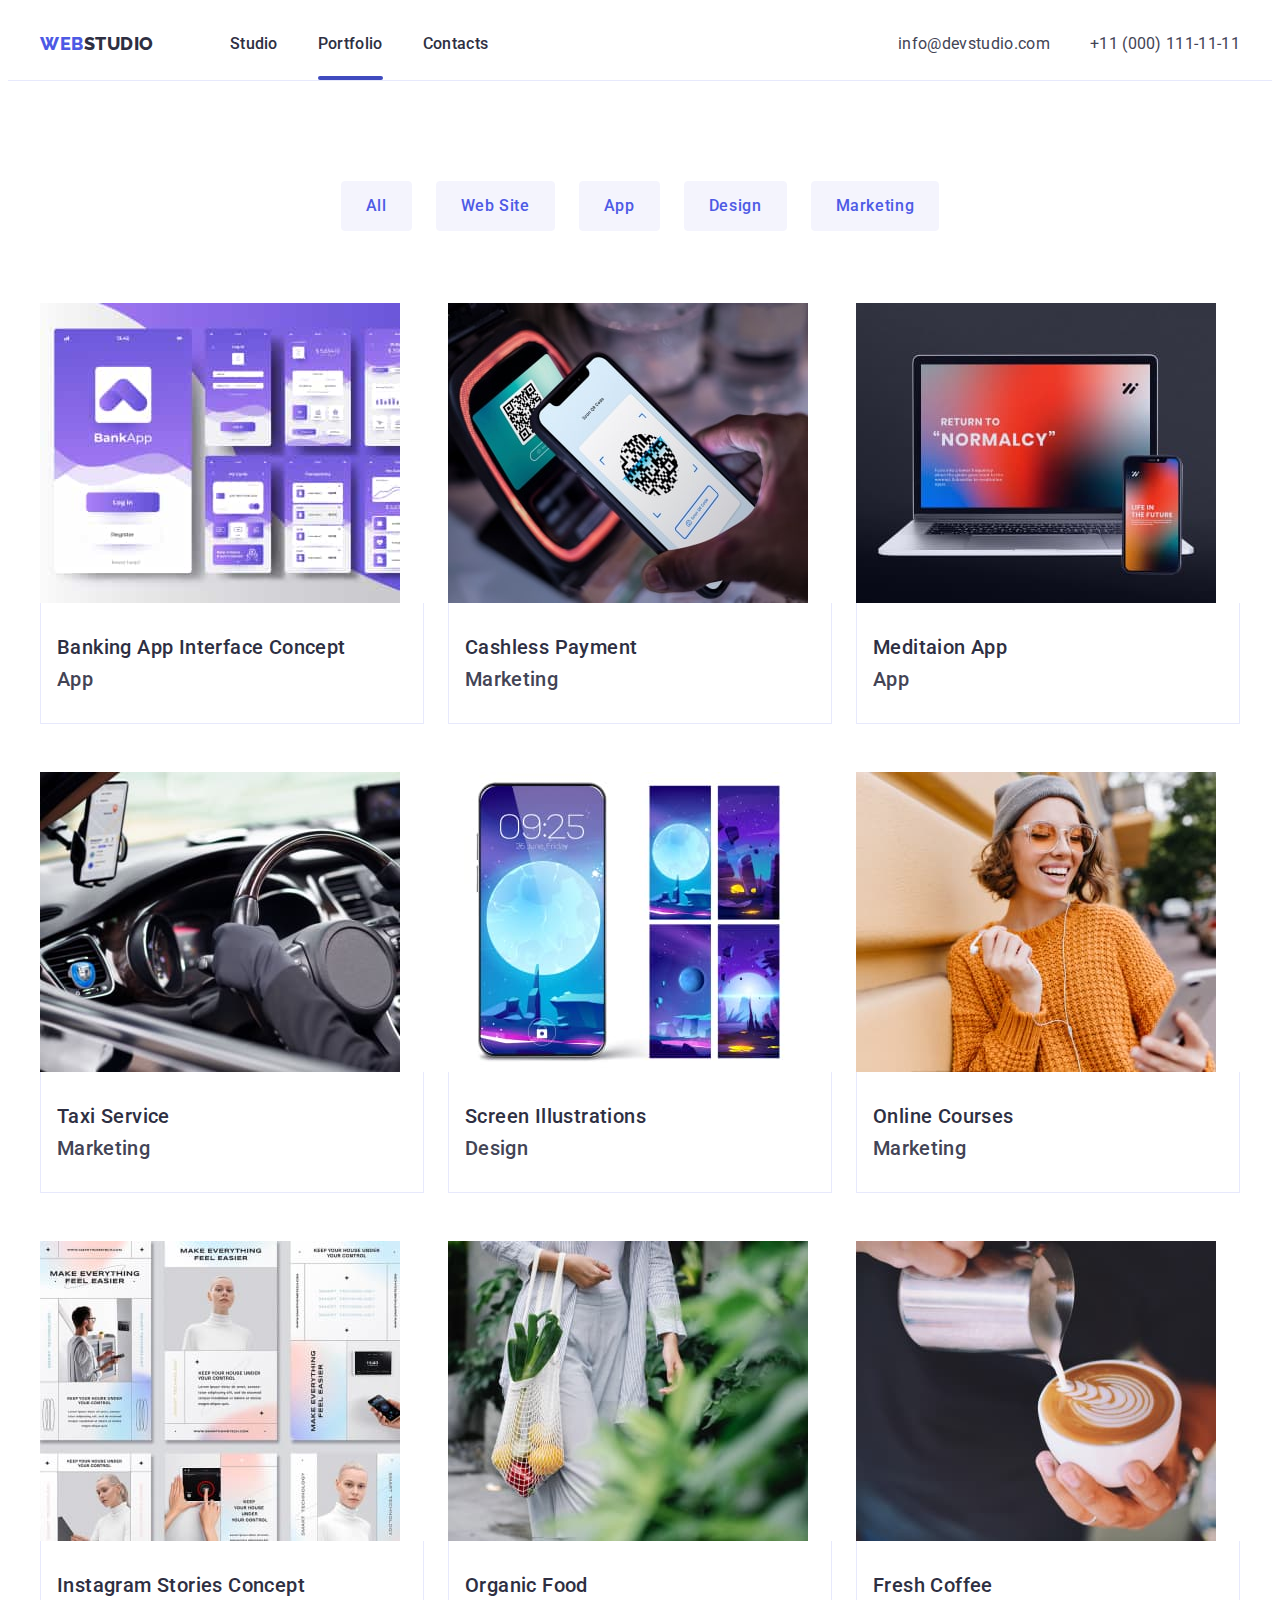
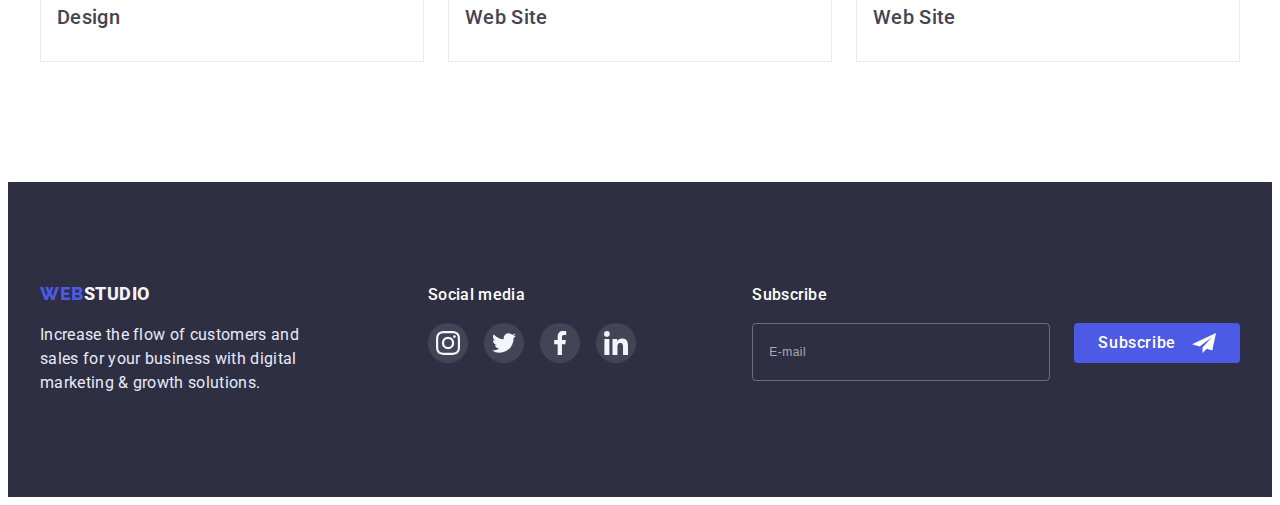
==== commit 7c7d0097: "HMK/08.03.23" ====
--- a/portfolio.html
+++ b/portfolio.html
@@ -145,7 +145,25 @@
                             <li class="types-items">
                                 <a class="types-link link" href="">
                                     <div class="types-cover-wrap">
-                                        <img class="types-images" src="./images/banking1.jpg" width="360" alt="Cashless Payment">
+                                        <picture>
+                                            <source srcset="./images/banking1.jpg 1x, 
+                                                            ./images/banking1.jpg 2x"
+                                            media="(min-width: 1200px)"
+                                            >
+                                            <source srcset="./images/banking1-tab.jpg 1x, 
+                                                            ./images/banking1-tab-2x.jpg 2x"
+                                            media="(min-width: 768px)"
+                                            >
+                                            <source srcset="./images/banking1-mob.jpg 1x, 
+                                                            ./images/banking1-mob-2x.jpg 2x"
+                                            media="(max-width: 767px)"
+                                            >
+                                            <img class="types-images" 
+                                                src="./images/banking1.jpg" 
+                                                width="360" 
+                                                alt="Cashless Payment">
+                                        </picture>
+                                        
                                         <p class="types-cover-text">14 Stylish and User-Friendly App Design Concepts · Task Manager App 
                                             · Calorie Tracker App · Exotic Fruit Ecommerce App · Cloud Storage App
                                         </p>
@@ -153,7 +171,7 @@
                                     </div>
 
                                    <div class="types-text-block">
-                                        <h2 class="types-subtitle subtitle">Banking App Interface Concept</h2>
+                                        <h2 class="types-subtitle ">Banking App Interface Concept</h2>
                                         <p class="types-text textttt">App</p>
                                    </div >
                                 </a>
@@ -161,7 +179,26 @@
                             <li class="types-items">
                                 <a class="types-link link" href="">
                                     <div class="types-cover-wrap">
-                                        <img class="types-images" src="./images/CashlessPayment2.jpg" width="360" alt="Cashless Payment">
+                                        <picture>
+                                            <source srcset="./images/CashlessPayment.jpg 1x, 
+                                                            ./images/CashlessPayment-2x.jpg 2x"
+                                            media="(min-width: 1200px)"
+                                            >
+                                            <source srcset="./images/CashlessPayment-tab.jpg 1x, 
+                                                            ./images/CashlessPayment-tab-2x.jpg 2x"
+                                            media="(min-width: 768px)"
+                                            >
+                                            <source srcset="./images/CashlessPayment-mob.jpg 1x, 
+                                                            ./images/CashlessPayment-mob-2x.jpg 2x"
+                                            media="(max-width: 767px)"
+                                            >
+                                            <img 
+                                                class="types-images" 
+                                                src="./images/CashlessPayment.jpg" 
+                                                width="360" 
+                                                alt="Cashless Payment">
+                                        </picture>
+                                        
                                         <p class="types-cover-text">14 Stylish and User-Friendly App Design Concepts · Task Manager App 
                                             · Calorie Tracker App · Exotic Fruit Ecommerce App · Cloud Storage App
                                         </p>
@@ -169,7 +206,7 @@
                                     </div>
 
                                    <div class="types-text-block">
-                                        <h2 class="types-subtitle subtitle">Cashless Payment</h2>
+                                        <h2 class="types-subtitle ">Cashless Payment</h2>
                                         <p class="types-text textttt">Marketing</p>
                                    </div >
                                 </a>
@@ -177,14 +214,33 @@
                             <li class="types-items">
                                 <a class="types-link link" href="">
                                     <div class="types-cover-wrap">
-                                        <img class="types-images" src="./images/MeditaionApp3.jpg" width="360" alt="Meditaion App">
+                                        <picture>
+                                            <source srcset="./images/MeditaionApp3.jpg 1x, 
+                                                            ./images/MeditaionApp-2x.jpg 2x"
+                                            media="(min-width: 1200px)"
+                                            >
+                                            <source srcset="./images/MeditaionApp-tab.jpg 1x, 
+                                                            ./images/MeditaionApp-tab-2x.jpg 2x"
+                                            media="(min-width: 768px)"
+                                            >
+                                            <source srcset="./images/MeditaionApp-mob.jpg 1x, 
+                                                            ./images/MeditaionApp-mob-2x.jpg 2x"
+                                            media="(max-width: 767px)"
+                                            >
+                                            <img  
+                                                class="types-images" 
+                                                src="./images/MeditaionApp3.jpg" 
+                                                width="360" 
+                                                alt="Meditaion App">
+                                        </picture>
+                                        
                                         <p class="types-cover-text"> 14  Stylish and User-Friendly App Design Concepts · Task Manager App 
                                             · Calorie Tracker App · Exotic Fruit Ecommerce App · Cloud Storage App
                                         </p>
                                     </div>
                                             
                                    <div class="types-text-block">
-                                        <h2 class="types-subtitle subtitle">Meditaion App</h2>
+                                        <h2 class="types-subtitle ">Meditaion App</h2>
                                         <p class="types-text textttt">App</p>
                                    </div >
                                 </a>
@@ -192,14 +248,33 @@
                             <li class="types-items">
                                 <a class="types-link link" href="">
                                     <div class="types-cover-wrap">
-                                        <img class="types-images" src="./images/TaxiService4.jpg" width="360" alt="Taxi Service">
+                                        <picture>
+                                            <source srcset="./images/TaxiService4.jpg 1x, 
+                                                            ./images/TaxiService-2x.jpg 2x"
+                                            media="(min-width: 1200px)"
+                                            >
+                                            <source srcset="./images/TaxiService-tab.jpg 1x, 
+                                                            ./images/TaxiService-tab-2x.jpg 2x"
+                                            media="(min-width: 768px)"
+                                            >
+                                            <source srcset="./images/TaxiService-mob.jpg 1x, 
+                                                            ./images/TaxiService-mob-2x.jpg 2x"
+                                            media="(max-width: 767px)"
+                                            >
+                                            <img 
+                                                class="types-images" 
+                                                src="./images/TaxiService4.jpg" 
+                                                width="360" 
+                                                alt="Taxi Service">
+                                        </picture>
+                                        
                                         <p class="types-cover-text">14 Stylish and User-Friendly App Design Concepts · Task Manager App 
                                             · Calorie Tracker App · Exotic Fruit Ecommerce App · Cloud Storage App
                                         </p>
                                     </div>
                                             
                                    <div class="types-text-block">
-                                        <h2 class="types-subtitle subtitle">Taxi Service</h2>
+                                        <h2 class="types-subtitle ">Taxi Service</h2>
                                         <p class="types-text textttt">Marketing</p>
                                    </div >
                                 </a>
@@ -207,14 +282,33 @@
                             <li class="types-items">
                                 <a class="types-link link" href="">
                                     <div class="types-cover-wrap">
-                                        <img class="types-images" src="./images/ScreenIllustration5.jpg" width="360" alt="Screen Illustrations">
+                                        <picture>
+                                            <source srcset="./images/ScreenIllustration5.jpg 1x, 
+                                                            ./images/ScreenIllustration-2x.jpg 2x"
+                                            media="(min-width: 1200px)"
+                                            >
+                                            <source srcset="./images/ScreenIllustration-tab.jpg 1x, 
+                                                            ./images/ScreenIllustration-tab-2x.jpg 2x"
+                                            media="(min-width: 768px)"
+                                            >
+                                            <source srcset="./images/ScreenIllustration-mob.jpg 1x, 
+                                                            ./images/ScreenIllustration-mob-2x.jpg 2x"
+                                            media="(max-width: 767px)"
+                                            >
+                                            <img 
+                                                class="types-images" 
+                                                src="./images/ScreenIllustration5.jpg" 
+                                                width="360" 
+                                                alt="Screen Illustrations">
+                                        </picture>
+                                        
                                         <p class="types-cover-text">14 Stylish and User-Friendly App Design Concepts · Task Manager App 
                                             · Calorie Tracker App · Exotic Fruit Ecommerce App · Cloud Storage App
                                         </p>
                                     </div>
                                             
                                    <div class="types-text-block">
-                                        <h2 class="types-subtitle subtitle">Screen Illustrations</h2>
+                                        <h2 class="types-subtitle ">Screen Illustrations</h2>
                                         <p class="types-text textttt">Design</p>
                                    </div >
                                 </a>
@@ -222,14 +316,33 @@
                             <li class="types-items">
                                 <a class="types-link link" href="">
                                     <div class="types-cover-wrap">
-                                        <img class="types-images" src="./images/OnlineCourses6.jpg" width="360" alt="Online Courses">
+                                        <picture>
+                                            <source srcset="./images/OnlineCourses6.jpg 1x, 
+                                                            ./images/OnlineCourses-2x.jpg 2x"
+                                            media="(min-width: 1200px)"
+                                            >
+                                            <source srcset="./images/OnlineCourses-tab.jpg 1x, 
+                                                            ./images/OnlineCourses-tab-2x.jpg 2x"
+                                            media="(min-width: 768px)"
+                                            >
+                                            <source srcset="./images/OnlineCourses-mob.jpg 1x, 
+                                                            ./images/OnlineCourses-mob-2x.jpg 2x"
+                                            media="(max-width: 767px)"
+                                            >
+                                            <img 
+                                                class="types-images" 
+                                                src="./images/OnlineCourses6.jpg" 
+                                                width="360" 
+                                                alt="Online Courses">
+                                        </picture>
+                                        
                                         <p class="types-cover-text">14 Stylish and User-Friendly App Design Concepts · Task Manager App 
                                             · Calorie Tracker App · Exotic Fruit Ecommerce App · Cloud Storage App
                                         </p>
                                     </div>
                                             
                                     <div class="types-text-block">
-                                        <h2 class="types-subtitle subtitle">Online Courses</h2>
+                                        <h2 class="types-subtitle ">Online Courses</h2>
                                         <p class="types-text textttt">Marketing</p>
                                     </div >
                                 </a>
@@ -237,14 +350,33 @@
                             <li class="types-items">
                                 <a class="types-link link" href="">
                                     <div class="types-cover-wrap">
-                                        <img class="types-images" src="./images/InstagramStoriesConcept7.jpg" width="360" alt="Instagram Stories Concept">
+                                        <picture>
+                                            <source srcset="./images/InstagramStoriesConcept7.jpg 1x, 
+                                                            ./images/InstagramStoriesConcept-2x.jpg 2x"
+                                            media="(min-width: 1200px)"
+                                            >
+                                            <source srcset="./images/InstagramStoriesConcept-tab.jpg 1x, 
+                                                            ./images/InstagramStoriesConcept-tab-2x.jpg 2x"
+                                            media="(min-width: 768px)"
+                                            >
+                                            <source srcset="./images/InstagramStoriesConcept-mob.jpg 1x, 
+                                                            ./images/InstagramStoriesConcept-mob-2x.jpg 2x"
+                                            media="(max-width: 767px)"
+                                            >
+                                            <img 
+                                                class="types-images" 
+                                                src="./images/InstagramStoriesConcept7.jpg" 
+                                                width="360" 
+                                                alt="Instagram Stories Concept">
+                                        </picture>
+                                        
                                         <p class="types-cover-text">14 Stylish and User-Friendly App Design Concepts · Task Manager App 
                                             · Calorie Tracker App · Exotic Fruit Ecommerce App · Cloud Storage App
                                         </p>
                                     </div>
                                             
                                     <div class="types-text-block">
-                                        <h2 class="types-subtitle subtitle">Instagram Stories Concept</h2>
+                                        <h2 class="types-subtitle ">Instagram Stories Concept</h2>
                                         <p class="types-text textttt">Design</p>
                                     </div >
                                 </a>
@@ -252,14 +384,33 @@
                             <li class="types-items">
                                 <a class="types-link link" href="">
                                     <div class="types-cover-wrap">
-                                        <img class="types-images" src="./images/OrganicFood8.jpg" width="360" alt="Organic Food">
+                                        <picture>
+                                            <source srcset="./images/OrganicFood8.jpg 1x, 
+                                                            ./images/OrganicFood-2x.jpg 2x"
+                                            media="(min-width: 1200px)"
+                                            >
+                                            <source srcset="./images/OrganicFood-tab.jpg 1x, 
+                                                            ./images/OrganicFood-tab-2x.jpg 2x"
+                                            media="(min-width: 768px)"
+                                            >
+                                            <source srcset="./images/OrganicFood-mob.jpg 1x, 
+                                                            ./images/OrganicFood-mob-2x.jpg 2x"
+                                            media="(max-width: 767px)"
+                                            >
+                                            <img 
+                                                class="types-images" 
+                                                src="./images/OrganicFood8.jpg" 
+                                                width="360" 
+                                                alt="Organic Food">
+                                        </picture>
+                                        
                                         <p class="types-cover-text">14 Stylish and User-Friendly App Design Concepts · Task Manager App 
                                             · Calorie Tracker App · Exotic Fruit Ecommerce App · Cloud Storage App
                                         </p>
                                     </div>
                                             
                                     <div class="types-text-block">
-                                        <h2 class="types-subtitle subtitle">Organic Food</h2>
+                                        <h2 class="types-subtitle ">Organic Food</h2>
                                         <p class="types-text textttt">Web Site</p>
                                     </div >
                                 </a>
@@ -267,14 +418,33 @@
                             <li class="types-items">
                                 <a class="types-link link" href="">
                                     <div class="types-cover-wrap">
-                                        <img class="types-images" src="./images/FreshCoffee9.jpg" width="360" alt="Fresh Coffee">
+                                        <picture>
+                                            <source srcset="./images/FreshCoffee9.jpg 1x, 
+                                                            ./images/FreshCoffee-2x.jpg 2x"
+                                            media="(min-width: 1200px)"
+                                            >
+                                            <source srcset="./images/FreshCoffee-tab.jpg 1x, 
+                                                            ./images/FreshCoffee-tab-2x.jpg 2x"
+                                            media="(min-width: 768px)"
+                                            >
+                                            <source srcset="./images/FreshCoffee-mob.jpg 1x, 
+                                                            ./images/FreshCoffee-mob-2x.jpg 2x"
+                                            media="(max-width: 767px)"
+                                            >
+                                            <img 
+                                                class="types-images" 
+                                                src="./images/FreshCoffee9.jpg" 
+                                                width="360" 
+                                                alt="Fresh Coffee">
+                                        </picture>
+                                        
                                         <p class="types-cover-text">14 Stylish and User-Friendly App Design Concepts · Task Manager App 
                                             · Calorie Tracker App · Exotic Fruit Ecommerce App · Cloud Storage App
                                         </p>
                                     </div>
                                             
                                     <div class="types-text-block">
-                                        <h2 class="types-subtitle subtitle">Fresh Coffee</h2>
+                                        <h2 class="types-subtitle ">Fresh Coffee</h2>
                                         <p class="types-text textttt">Web Site</p>
                                     </div >
                                 </a>
@@ -360,7 +530,8 @@
         </footer>  
     
     
-
+<!-- ///////////////// JS///////////////// -->
+<script src="./JS/menu.js"></script>
 
 </body>
 </html>--- a/css/styles.css
+++ b/css/styles.css
@@ -148,10 +148,11 @@
 }
 .mob-menu {
   position: fixed;
+  z-index: 1;
   top: 0;
   width: 100%;
   height: 100%;
-  background-color: #FFFFFF;
+  background-color: var(--bg-white-color);
   box-shadow: 0px 2px 1px rgba(46, 47, 66, 0.08), 0px 1px 1px rgba(46, 47, 66, 0.16), 0px 1px 6px rgba(46, 47, 66, 0.08);
   padding-top: 24px;
   padding-bottom: 40px;
@@ -223,8 +224,7 @@
   justify-content: center;
   gap: 56px;
 }
-.list {
-}
+
 .mob-soc-item {
   width: 40px;
   height: 40px;
@@ -266,8 +266,8 @@
   background-position: center;
   background-size: cover;
 
-  padding-top: 188px;
-  padding-bottom: 188px;
+  padding-top: 112px;
+  padding-bottom: 112px;
 }
 @media (min-device-pixel-ratio: 2),
   (min-resolution: 192dpi),
@@ -338,10 +338,7 @@
   overflow: hidden;
 }
 
-.technologies-list {
-  
-  
-}
+
 .technologies-items {
   width: 100%;
   margin-bottom: 72px;
@@ -531,8 +528,7 @@
   
 }
 .footer-logo-container{
-  align-items: center;
-  justify-content: center;
+  text-align: center;
 }
 
 .footer-link {
@@ -544,7 +540,7 @@
   color: var(--ashen-color);
   margin-top: 100px;
   margin-bottom: 16px;
-  margin: auto;
+  
 }
 
 .footer-logo {
@@ -558,15 +554,15 @@
   color: var(--logo-color-braun);
 }
 .footer-text {
-  width: 268px;
+  min-width: 268px;
   color: var(--gray-color);
   margin-top: 16px;
   margin-bottom: 72px;
+  text-align: center;
 }
 
 /* ----------------------FOOTER SOCIAL MEDIA----------------------------- */
 .media-footer {
-  margin-left: 0;
   margin-bottom: 72px;
 }
 .media-subtitle {
@@ -645,6 +641,7 @@
   line-height: 2;
   letter-spacing: 0.04em;
   color: rgba(255, 255, 255, 0.6);
+  margin-bottom: 16px;
 }
 .subscribe-input::placeholder{
   color: rgba(255, 255, 255, 0.6);
@@ -656,7 +653,6 @@
 .subscribe-btn{
   
   display: inline-flex;
-  margin-left: 24px;
   padding: 8px 24px;
   border-radius: 4px;
   border: 1px;
@@ -699,22 +695,23 @@
   background-color: var(--bg-white-color);
 }
 .main-section-services {
-  padding-top: 120px;
-  padding-bottom: 120px;
+  padding-top: 48px;
+  padding-bottom: 48px;
 }
 
 .button-list {
-  justify-content: center;
-  display: flex;
-  margin-bottom: 72px;
+  justify-content: left;
+  display: flex;
+  flex-wrap: wrap;
+  margin-bottom: 48px;
   gap: 24px;
-}
-
-.btn-items {
-}
+  max-width: 293px;
+}
+
+
 
 .button-items {
-  padding: 12px 24px;
+  padding: 8px 16px;
   border-radius: 4px;
   border: 1px solid var(--ashen-color);
 
@@ -745,10 +742,7 @@
 .types-list {
   display: flex;
   flex-wrap: wrap;
-  gap: 48px 24px;
-}
-.types-items {
-  width: calc((100% - 48px) / 3);
+  gap: 48px c;
 }
 
 .types-link:hover .types-cover-text {
@@ -806,12 +800,23 @@
   padding: 32px 16px;
 }
 .types-subtitle {
+  font-weight: 500;
+  font-size: 20px;
+  line-height: calc(24 / 20);
+  letter-spacing: 0.02em;
+  color: var(--main-color-title);
   margin-bottom: 8px;
 }
+
+
+
+
+
 .types-text {
-  font-weight: 400;
-  font-size: 16px;
-  line-height: 1.5;
+  font-weight: 500;
+  font-size: 20px;
+  line-height: 1.2;
+  color: var(--main-color-text);
 }
 
 
--- a/css/mobile.css
+++ b/css/mobile.css
@@ -11,8 +11,7 @@
       font-weight: 700;
       font-size: 30px;
       line-height: 1,11;
-      letter-spacing: 0.02em;
-      color: var(--main-color-text);
+      
     }
     
   }
--- a/css/tablet.css
+++ b/css/tablet.css
@@ -96,8 +96,8 @@
         background-position: center;
         background-size: cover;
       
-        padding-top: 188px;
-        padding-bottom: 188px;
+        padding-top: 112px;
+        padding-bottom: 112px;
       }
       @media (min-device-pixel-ratio: 2),
         (min-resolution: 192dpi),
@@ -108,18 +108,15 @@
       }
 
       .main-title {
-        margin-right: auto;
-        margin-left: auto;
         max-width: 526px;
         margin-bottom: 40px;
-      
-        font-weight: 700;
-        text-align: center;
         font-size: 56px;
         line-height: 1.07;
-        letter-spacing: 0.02em;
-        color: var(--bg-white-color);
-      }
+        
+      }
+        
+        
+        
 
 
     /* ---------------------TECHNOLOGIES---------------------- */
@@ -135,14 +132,7 @@
       margin-bottom: 72px;
     }
   
-    .subtitle {
-      font-weight: 700;
-      font-size: 36px;
-      line-height: 1.11;
-      letter-spacing: 0.02em;
-      color: var(--main-color-title);
-      
-    }
+    
     .subtitle{
      max-width: 0px;
     }
@@ -157,28 +147,16 @@
       width: calc((100% - 48px) / 3);
       height: 88px;
     }
-  
+     /* --------------------------BACKDROB--------------------------- */
+  
+  .modal {
+    width: 408px;
     
   }
-  /* --------------------------BACKDROB--------------------------- */
-  
-  .modal {
-    position: absolute;
-    top: 50%;
-    left: 50%;
-    transform: translate(-50%, -50%) scale(0.9);
-    width: 408px;
-    min-height: 576px;
-    background-color: #fcfcfc;
-    border-radius: 4px;
-    padding: 24px;
-    box-shadow: 0px 1px 1px rgba(0, 0, 0, 0.14), 0px 1px 3px rgba(0, 0, 0, 0.12),
-      0px 2px 1px rgba(0, 0, 0, 0.2);
-    transition: transform 250ms linear;
-  }
-
-
-/* --------------FOOTER-------------- */
+
+
+
+  /* --------------FOOTER-------------- */
 
 .footer {
   padding-top: 96px;
@@ -190,156 +168,103 @@
   display: flex;
   align-items: baseline;
 }
-
-.footer-link {
-  text-transform: uppercase;
-  font-weight: 800;
-  font-size: 18px;
-  line-height: 1.33;
-  letter-spacing: 0.03em;
-  color: var(--ashen-color);
-  text-align: center;
-  margin-top: 100px;
-  margin-bottom: 16px;
-}
-
-.footer-logo {
-  font-family: "Raleway", sans-serif;
-  font-style: normal;
-  font-weight: 800;
-  font-size: 18px;
-  line-height: 1.33;
-  letter-spacing: 0.03em;
-  font-style: normal;
-  color: var(--logo-color-braun);
-}
+.footer-logo-container{
+  text-align: left;
+}
+
+
+
+
 .footer-text {
   max-width: 264px;
-  color: var(--gray-color);
-  margin-top: 16px;
+  margin-bottom: 72;
+  text-align: left;
+
 }
 /* ----------------------FOOTER SOCIAL MEDIA----------------------------- */
 .media-footer {
   margin-left: 120px;
+  margin-bottom: 0;
 }
 .media-subtitle {
-  font-weight: 500;
-  font-size: 16px;
-  line-height: 1.5;
-  letter-spacing: 0.02em;
-  color: var(--bg-white-color);
-  margin-bottom: 16px;
-}
-
-.media-list {
-  display: flex;
-  justify-content: center;
-  gap: 16px;
-}
-
-.media-item {
-  width: 40px;
-  height: 40px;
-}
-.media-link {
-  fill: var(--ashen-color);
-  width: 100%;
-  height: 100%;
-  border-radius: 50%;
-  background-color: rgba(255, 255, 255, 0.1);
+  
+  text-align: left;
+}
+
+
+
+/* ---------------FOOTER-SUBSCRIBE-----------------  */
+
+  
+
+.subscribe-text{
+  
+  text-align: left;
+}
+
+.subscribe-form{
   display: flex;
   justify-content: center;
   align-items: center;
-
-  transition-property: background-color;
-  transition-duration: 250ms;
-  transition-timing-function: cubic-bezier(0.4, 0, 0.2, 1);
-}
-.media-link:is(:hover, :focus) {
-  background-color: #31d0aa;
-}
-
-
-/* ---------------FOOTER-SUBSCRIBE-----------------  */
-.subscribe-container{
-  
-}
-  
-  
-
-.subscribe-text{
-  font-weight: 500;
-  font-size: 16px;
-  line-height: 1.5;
-  letter-spacing: 0.02em;
-  color: var(--bg-white-color);
-  margin-bottom: 16px;
-}
-
-.subscribe-form{
-  display: flex;
-  justify-content: center;
-  align-items: center;
 }
 
 .subscribe-input{
   width: 264px;
-  height: 40px;
-  border: 1px solid rgba(255, 255, 255, 0.3);
-  border-radius: 4px;
-  background-color: transparent;
-  padding: 8px 16px;
-  outline: none;
-
-  font-weight: 400;
-  font-size: 12px;
-  line-height: 2;
-  letter-spacing: 0.04em;
-  color: rgba(255, 255, 255, 0.6);
-  margin-bottom: 16px;
-
-}
-.subscribe-input::placeholder{
-  color: rgba(255, 255, 255, 0.6);
-}
-.subscribe-input:focus{
-  border-color: var(--logo-color-braun);
-}
+
+}
+
 
 .subscribe-btn{
-  
-  display: inline-flex;
   margin-left: 24px;
-  padding: 8px 24px;
-  border-radius: 4px;
-  border: 1px;
-
-  
-
-  cursor: pointer;
-  background-color: var(--logo-color-braun);
-  font-family: inherit;
-  font-weight: 500;
-  font-size: 16px;
-  line-height: 1.5;
-  letter-spacing: 0.04em;
-  color: var(--bg-white-color);
-
-  transition-property: background-color;
-  transition-duration: 250ms;
-  transition-timing-function: cubic-bezier(0.4, 0, 0.2, 1);
-}
-.subscribe-btn:is(:hover, :focus){
-  background-color: var(--adress-link-color);
-}
-
-.subscribe-btn::after{
-  content: "";
-  width: 24px;
-  height: 24px;
-  background-image: url(../images/Frame.svg);
-  margin-left: 16px;
-}
+  
+  margin-bottom: auto;
+  
+}
+
+
+
+
+
+
+/* ---------------------------PORTFOLIO--------------------------- */
+.main-section-services {
+  padding-top: 64px;
+  padding-bottom: 96px;
+}
+
+.button-list {
+  justify-content: center;
+  display: flex;
+  margin-bottom: 64px;
+  gap: 24px;
+  max-width: 100%;
+}
+.button-items {
+  padding: 12px 24px;
+}
+
+.types-list {
+  display: flex;
+  flex-wrap: wrap;
+  gap: 48px 24px;
+}
+.types-items {
+  width: calc((100% - 24px) / 2);
+}
+
+
+ /* --------------------------BACKDROB--------------------------- */
+ .modal {
+  width: 408px;
+  
+}
+    
+  }
+ 
+
+
+
+
 
   
   
--- a/css/desktop.css
+++ b/css/desktop.css
@@ -104,18 +104,16 @@
     }
 
     .main-title {
-      margin-right: auto;
-      margin-left: auto;
       max-width: 526px;
       margin-bottom: 40px;
-    
-      font-weight: 700;
-      text-align: center;
       font-size: 56px;
       line-height: 1.07;
-      letter-spacing: 0.02em;
-      color: var(--bg-white-color);
-    }
+      
+    }
+    
+      
+      
+      
     
     /* ---------------------TECHNOLOGIES---------------------- */
     .technologies-section {
@@ -232,74 +230,26 @@
   align-items: baseline;
 }
 
-.footer-link {
-  text-transform: uppercase;
-  font-weight: 800;
-  font-size: 18px;
-  line-height: 1.33;
-  letter-spacing: 0.03em;
-  color: var(--ashen-color);
-  margin-top: 100px;
-  margin-bottom: 16px;
-}
-
-.footer-logo {
-  font-family: "Raleway", sans-serif;
-  font-style: normal;
-  font-weight: 800;
-  font-size: 18px;
-  line-height: 1.33;
-  letter-spacing: 0.03em;
-  font-style: normal;
-  color: var(--logo-color-braun);
-}
+
+
 .footer-text {
   max-width: 264px;
-  color: var(--gray-color);
-  margin-top: 16px;
+  margin-bottom: 0;
+  text-align: left;
 }
 
     /* ----------------------FOOTER SOCIAL MEDIA----------------------------- */
 .media-footer {
   margin-left: 120px;
+  margin-bottom: 0;
 }
 .media-subtitle {
-  font-weight: 500;
-  font-size: 16px;
-  line-height: 1.5;
-  letter-spacing: 0.02em;
-  color: var(--bg-white-color);
-
+  text-align: left;
   margin-bottom: 16px;
 }
 
-.media-list {
-  display: flex;
-  justify-content: center;
-  gap: 16px;
-}
-
-.media-item {
-  width: 40px;
-  height: 40px;
-}
-.media-link {
-  fill: var(--ashen-color);
-  width: 100%;
-  height: 100%;
-  border-radius: 50%;
-  background-color: rgba(255, 255, 255, 0.1);
-  display: flex;
-  justify-content: center;
-  align-items: center;
-
-  transition-property: background-color;
-  transition-duration: 250ms;
-  transition-timing-function: cubic-bezier(0.4, 0, 0.2, 1);
-}
-.media-link:is(:hover, :focus) {
-  background-color: #31d0aa;
-}
+
+
 
 
 /* ---------------FOOTER-SUBSCRIBE-----------------  */
@@ -310,12 +260,8 @@
   
 
 .subscribe-text{
-  font-weight: 500;
-  font-size: 16px;
-  line-height: 1.5;
-  letter-spacing: 0.02em;
-  color: var(--bg-white-color);
-  margin-bottom: 16px;
+  
+  text-align: left;
 }
 
 .subscribe-form{
@@ -326,75 +272,48 @@
 
 .subscribe-input{
   width: 264px;
-  height: 40px;
-  border: 1px solid rgba(255, 255, 255, 0.3);
-  border-radius: 4px;
-  background-color: transparent;
-  padding: 8px 16px;
-  outline: none;
-
-  font-weight: 400;
-  font-size: 12px;
-  line-height: 2;
-  letter-spacing: 0.04em;
-  color: rgba(255, 255, 255, 0.6);
-}
-.subscribe-input::placeholder{
-  color: rgba(255, 255, 255, 0.6);
-}
-.subscribe-input:focus{
-  border-color: var(--logo-color-braun);
+  
 }
 
 .subscribe-btn{
-  
-  display: inline-flex;
   margin-left: 24px;
-  padding: 8px 24px;
-  border-radius: 4px;
-  border: 1px;
-
-  
-
-  cursor: pointer;
-  background-color: var(--logo-color-braun);
-  font-family: inherit;
-  font-weight: 500;
-  font-size: 16px;
-  line-height: 1.5;
-  letter-spacing: 0.04em;
-  color: var(--bg-white-color);
-
-  transition-property: background-color;
-  transition-duration: 250ms;
-  transition-timing-function: cubic-bezier(0.4, 0, 0.2, 1);
-}
-.subscribe-btn:is(:hover, :focus){
-  background-color: var(--adress-link-color);
-}
-
-.subscribe-btn::after{
-  content: "";
-  width: 24px;
-  height: 24px;
-  background-image: url(../images/Frame.svg);
-  margin-left: 16px;
+  margin-bottom: auto;
+}
+  
+
+
+
+
+/* ---------------------------PORTFOLIO--------------------------- */
+.main-section-services {
+  padding-top: 100px;
+  padding-bottom: 120px;
+}
+
+.button-list {
+  justify-content: center;
+  display: flex;
+  margin-bottom: 72px;
+  gap: 24px;
+  max-width: 100%;
+}
+.button-items {
+  padding: 12px 24px;
+}
+
+.types-list {
+  display: flex;
+  flex-wrap: wrap;
+  gap: 48px 24px;
+}
+.types-items {
+  width: calc((100% - 48px) / 3);
 }
 
     /* --------------------------BACKDROB--------------------------- */
     .modal {
-      position: absolute;
-      top: 50%;
-      left: 50%;
-      transform: translate(-50%, -50%) scale(0.9);
       width: 408px;
-      min-height: 576px;
-      background-color: #fcfcfc;
-      border-radius: 4px;
-      padding: 24px;
-      box-shadow: 0px 1px 1px rgba(0, 0, 0, 0.14), 0px 1px 3px rgba(0, 0, 0, 0.12),
-        0px 2px 1px rgba(0, 0, 0, 0.2);
-      transition: transform 250ms linear;
+      
     }
    
   }
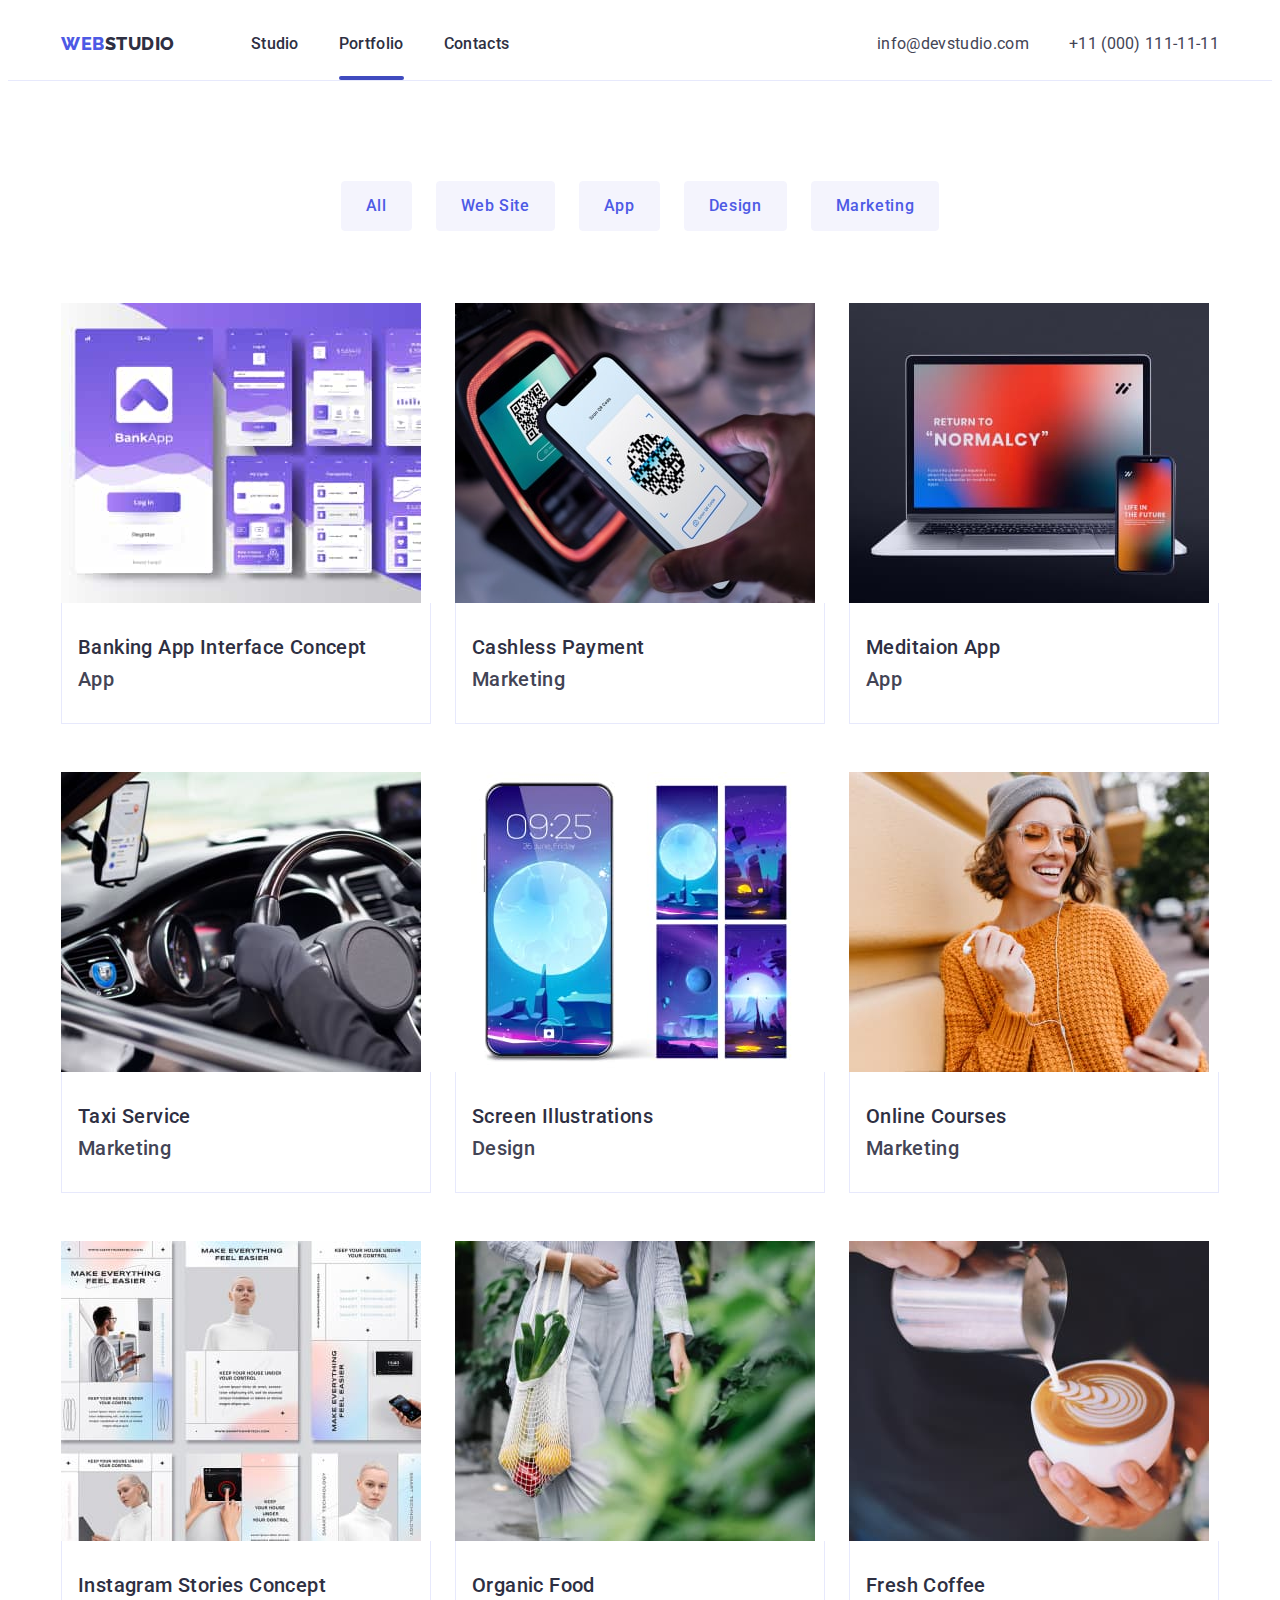
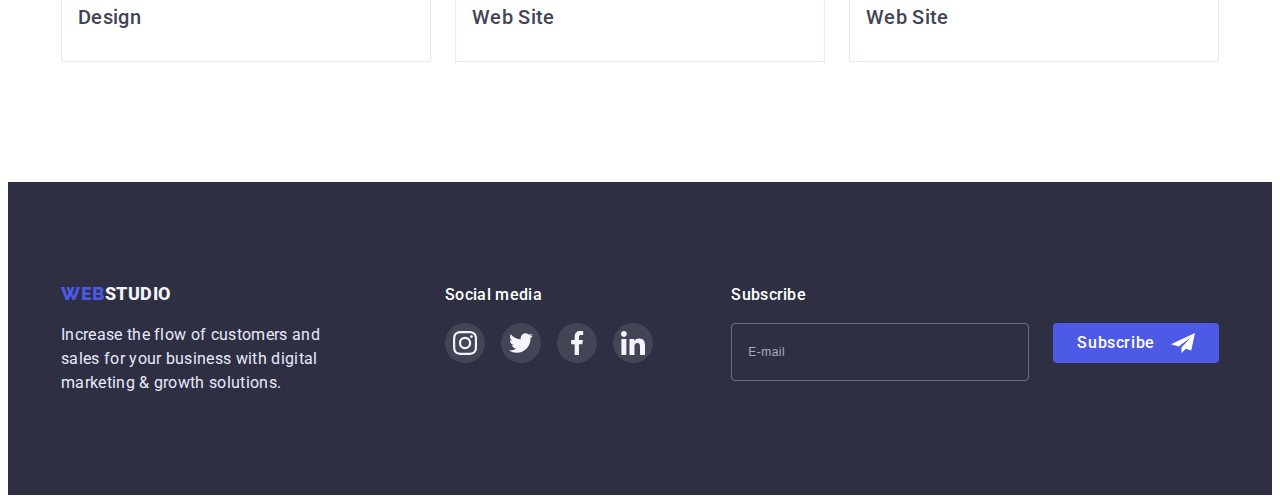
==== commit e0e6236c: "HMK/10.03.23" ====
--- a/portfolio.html
+++ b/portfolio.html
@@ -62,14 +62,14 @@
                 </button> 
                     <ul class="mob-menu-list list">
                         <li class="mob-menu-item">
-                            <a class="mob-menu-link current link" href="./index.html">Studio</a></li>
+                            <a class="mob-menu-link  link" href="./index.html">Studio</a></li>
                         <li class="mob-menu-item">
-                            <a class="mob-menu-link link" href="./portfolio.html">Portfolio</a></li>
+                            <a class="mob-menu-link current-page link" href="./portfolio.html">Portfolio</a></li>
                         <li class="mob-menu-item">
                             <a class="mob-menu-link link" href="./index.html">Contacts</a></li>
                     </ul>
             </div>
-                <div>
+                <div class="mobile-adr">
                     <ul class="mob-menu-address-list list ">
                         <li class="mob-menu-address-item">
                             <a class="mob-menu-address-link link mob-tel" href="tel:+110001111111">+11 (000) 111-11-11</a></li>
@@ -147,7 +147,7 @@
                                     <div class="types-cover-wrap">
                                         <picture>
                                             <source srcset="./images/banking1.jpg 1x, 
-                                                            ./images/banking1.jpg 2x"
+                                                            ./images/banking1-2x.jpg 2x"
                                             media="(min-width: 1200px)"
                                             >
                                             <source srcset="./images/banking1-tab.jpg 1x, 
@@ -160,7 +160,7 @@
                                             >
                                             <img class="types-images" 
                                                 src="./images/banking1.jpg" 
-                                                width="360" 
+                                                 
                                                 alt="Cashless Payment">
                                         </picture>
                                         
@@ -195,7 +195,7 @@
                                             <img 
                                                 class="types-images" 
                                                 src="./images/CashlessPayment.jpg" 
-                                                width="360" 
+                                                 
                                                 alt="Cashless Payment">
                                         </picture>
                                         
@@ -230,7 +230,7 @@
                                             <img  
                                                 class="types-images" 
                                                 src="./images/MeditaionApp3.jpg" 
-                                                width="360" 
+                                                 
                                                 alt="Meditaion App">
                                         </picture>
                                         
@@ -264,7 +264,7 @@
                                             <img 
                                                 class="types-images" 
                                                 src="./images/TaxiService4.jpg" 
-                                                width="360" 
+                                                 
                                                 alt="Taxi Service">
                                         </picture>
                                         
@@ -298,7 +298,7 @@
                                             <img 
                                                 class="types-images" 
                                                 src="./images/ScreenIllustration5.jpg" 
-                                                width="360" 
+                                                 
                                                 alt="Screen Illustrations">
                                         </picture>
                                         
@@ -332,7 +332,7 @@
                                             <img 
                                                 class="types-images" 
                                                 src="./images/OnlineCourses6.jpg" 
-                                                width="360" 
+                                                 
                                                 alt="Online Courses">
                                         </picture>
                                         
@@ -366,7 +366,7 @@
                                             <img 
                                                 class="types-images" 
                                                 src="./images/InstagramStoriesConcept7.jpg" 
-                                                width="360" 
+                                                 
                                                 alt="Instagram Stories Concept">
                                         </picture>
                                         
@@ -400,7 +400,7 @@
                                             <img 
                                                 class="types-images" 
                                                 src="./images/OrganicFood8.jpg" 
-                                                width="360" 
+                                                 
                                                 alt="Organic Food">
                                         </picture>
                                         
@@ -434,7 +434,7 @@
                                             <img 
                                                 class="types-images" 
                                                 src="./images/FreshCoffee9.jpg" 
-                                                width="360" 
+                                                 
                                                 alt="Fresh Coffee">
                                         </picture>
                                         
--- a/css/styles.css
+++ b/css/styles.css
@@ -37,6 +37,7 @@
 
 .container {
   width: 100%;
+  max-width: 426px;
   padding-left: 15px;
   padding-right: 15px;
   margin: 0 auto;
@@ -102,11 +103,10 @@
 
 .header-address {
   font-style: normal;
-}
-
-.header-address-list{
   display: none;
 }
+
+
 
 /* MOBIL-MENU */
 .menu-open{
@@ -115,7 +115,6 @@
   display: flex;
   align-items: center;
   justify-content: center;
-  margin-left: auto;
   padding: 0;
   cursor: pointer;
   
@@ -162,13 +161,7 @@
   height: 100%;
   display: flex;
   flex-direction: column;
-  justify-content: space-between;
   overflow-y: auto;
-}
-
-.mob-menu-list {
-  margin-bottom: 20px;
-
 }
 
 .mob-menu-item:not(:last-child) {
@@ -182,6 +175,9 @@
   color: var(--main-color-title);
   cursor: pointer;
 }
+.current-page{
+  color: var(--adress-link-color);
+}
 .mob-menu-link:is(:hover, :focus) {
   color: var(--adress-link-color);
 }
@@ -190,10 +186,11 @@
 
 
 
-
-.mob-menu-address-list {
+.mobile-adr{
+  margin-top: auto;
   margin-bottom: 48px;
 }
+
 .mob-menu-address-item:not(:last-child) {
   
     margin-bottom: 40px;
@@ -215,7 +212,7 @@
   font-size: 36px;
   line-height: 1,11;
   letter-spacing: 0.02em;
-  color: var(--main-color-text);
+  color: var(--logo-color-braun);
 }
 
  /* MOB-SOC  */
@@ -399,7 +396,7 @@
 
 .team-list {
   display: flex;
-  gap: 24px;
+  gap: 72px;
   flex-wrap: wrap;
 }
 
@@ -474,7 +471,7 @@
   padding-bottom: 96px;
 }
 .customers-subtitle {
-  padding-bottom: 72px;
+  margin-bottom: 72px;
 
   font-size: 36px;
   line-height: 1.11;
@@ -484,7 +481,7 @@
 }
 .customers-list {
   display: flex;
-  gap: 16px;
+  gap: 72px 16px;
   flex-wrap: wrap;
 }
 .customers-item {
@@ -529,6 +526,7 @@
 }
 .footer-logo-container{
   text-align: center;
+  margin-bottom: 72px;
 }
 
 .footer-link {
@@ -554,11 +552,11 @@
   color: var(--logo-color-braun);
 }
 .footer-text {
-  min-width: 268px;
+  max-width: 268px;
+  margin: 0 auto;
   color: var(--gray-color);
   margin-top: 16px;
-  margin-bottom: 72px;
-  text-align: center;
+  text-align: left;
 }
 
 /* ----------------------FOOTER SOCIAL MEDIA----------------------------- */
@@ -742,7 +740,7 @@
 .types-list {
   display: flex;
   flex-wrap: wrap;
-  gap: 48px c;
+  gap: 48px ;
 }
 
 .types-link:hover .types-cover-text {
@@ -836,8 +834,9 @@
   position: absolute;
   top: 50%;
   left: 50%;
-  transform: translate(-50%, -50%) scale(0.9);
-  width: 392px;
+  transform: translate(-50%, -50%) scale(1);
+  max-width: 392px;
+  width: calc(100% - 30px);
   min-height: 576px;
   background-color: #fcfcfc;
   border-radius: 4px;
@@ -993,6 +992,7 @@
   }
 .check-text::before {
   content: "";
+  flex-shrink: 0;
   width: 16px;
   height: 16px;
   border: 1.25px solid var(--main-color-title);
--- a/css/mobile.css
+++ b/css/mobile.css
@@ -1,36 +1,38 @@
-@media screen and (min-width:480px) {
-    .container{
-     max-width: 426px;
-    }
-    
-  }
+
 
 
   @media screen and (max-width:385px) {
     .mob-tel{
       font-weight: 700;
-      font-size: 30px;
+      font-size: 28px;
       line-height: 1,11;
-      
+    }
+
+    .mob-soc-list {
+      gap: 40px;
     }
     
   }
-  @media screen and (max-width:392px) {
-    .modal {
-      position: absolute;
-      top: 50%;
-      left: 50%;
-      transform: translate(-50%, -50%) scale(0.9);
-      width: calc(100% - 30px);
-      min-height: 576px;
-      background-color: #fcfcfc;
-      border-radius: 4px;
-      padding: 24px;
-      box-shadow: 0px 1px 1px rgba(0, 0, 0, 0.14), 0px 1px 3px rgba(0, 0, 0, 0.12),
-        0px 2px 1px rgba(0, 0, 0, 0.2);
-      transition: transform 250ms linear;
+  @media screen and (min-width:428px) {
+    .main-section{
+      background-image: var(--linear-gradient), url(../images/hero-bg-tab.jpg);
     }
+    @media (min-device-pixel-ratio: 2),
+  (min-resolution: 192dpi),
+  (min-resolution: 2dppx) {
+  .main-section {
+    background-image: var(--linear-gradient), url(../images/hero-bg-tab-2x.jpg);
+  }
+}
     
   }
  
+    
+      
+  
+ 
+  
+    
+  
+ 
   --- a/css/tablet.css
+++ b/css/tablet.css
@@ -57,6 +57,9 @@
 
     
     
+    .header-address {
+      display: block;
+    }
     .header-address-list {
       display: block;
       gap: 40px;
@@ -64,7 +67,6 @@
     
     .header-address-link {
       display: block;
-      padding-top: 16px;
       
     
       font-size: 12px;
@@ -82,6 +84,11 @@
       color: var(--adress-link-color);
     }
     
+    .header-address-item:not(:last-child) {
+      margin-top: 16px;
+      margin-bottom: 12px;
+    }
+    
     .menu-open{
       display: none;
     }
@@ -89,7 +96,7 @@
     /* ------------------MAIN--------------------- */
     .main-section {
         background-color: var(--main-color-title);
-        background-image: var(--linear-gradient), url(../images/hero-bg-tab.jpg);
+        background-image: var(--linear-gradient), url(../images/hero-bg.jpg);
         max-width: 1440px;
         margin: 0 auto;
         background-repeat: no-repeat;
@@ -103,7 +110,7 @@
         (min-resolution: 192dpi),
         (min-resolution: 2dppx) {
         .main-section {
-          background-image: var(--linear-gradient), url(../images/hero-bg-tab-2x.jpg);
+          background-image: var(--linear-gradient), url(../images/hero-bg-2x.jpg);
         }
       }
 
@@ -123,23 +130,26 @@
     .technologies-list {
       display: flex;
       flex-wrap: wrap;
-      gap: 24px;
+      gap: 72px 24px;
     }
   
     
     .technologies-items {
       width: calc((100% - 24px) / 2 );
-      margin-bottom: 72px;
-    }
-  
-    
-    .subtitle{
-     max-width: 0px;
+    }
+  
+    
+    .technologies-subtitle {
+      text-align: left;
     }
     
     /*---------------------------TEAM----------------------- */
     .team-items{
       width: calc((100% - 24px) / 2 );
+    }
+    .team-list {
+      display: flex;
+      gap: 64px 24px;
     }
   
   /* -----------------------CUSTOMERS LIST------------------- */
@@ -147,11 +157,18 @@
       width: calc((100% - 48px) / 3);
       height: 88px;
     }
+    .customers-list {
+      gap: 72px 16px;
+      
+    }
      /* --------------------------BACKDROB--------------------------- */
-  
+  .backdrob {
+    overflow-y: auto;
+  }
   .modal {
     width: 408px;
-    
+    top: 96px;
+    transform: translate(-50%, 0) scale(1);
   }
 
 
@@ -170,6 +187,7 @@
 }
 .footer-logo-container{
   text-align: left;
+  margin-bottom: 72px;
 }
 
 
@@ -177,7 +195,6 @@
 
 .footer-text {
   max-width: 264px;
-  margin-bottom: 72;
   text-align: left;
 
 }
@@ -210,6 +227,7 @@
 
 .subscribe-input{
   width: 264px;
+  margin-bottom: 0px;
 
 }
 
--- a/css/desktop.css
+++ b/css/desktop.css
@@ -1,12 +1,12 @@
 @media screen and (min-width:1200px) {
     .container{
-     max-width: 1200px;
+     max-width: 1158px;
     }
     .team-section > .container{
-      max-width: 1200px;
+      max-width: 1158px;
     }
     .customers > .container{
-      max-width: 1200px;
+      max-width: 1158px;
     }
 
 
@@ -55,7 +55,9 @@
     }
 
     
-    
+    .header-address {
+      display: block;
+    }
     .header-address-list {
       display: flex;
       gap: 40px;
@@ -82,6 +84,10 @@
     }
     
     
+    .header-address-item:not(:last-child) {
+      margin-top: 0px;
+      margin-bottom: 0px;
+    }
     /* ------------------MAIN--------------------- */
     .main-section {
       background-color: var(--main-color-title);
@@ -162,6 +168,12 @@
     .technologies-items:nth-child(4)::before {
       background-image: url(../images/astronaut.svg);
     }
+    .technologies-subtitle {
+      font-weight: 500;
+    }
+    .technologies-text{
+      font-weight: 400;
+    }
 
 
     /* ------------------DOING---------------------- */
@@ -191,9 +203,7 @@
     .doing-items {
       width: calc((100% - 48px) / 3);
     }
-    .doing-images {
-    }
-
+   
 /*---------------------------TEAM----------------------- */
     .team-section {
       background-color: var(--ashen-color);
@@ -203,6 +213,10 @@
     .team-items {
       width: calc((100% - 72px) / 4);
     }
+    .team-list {
+      display: flex;
+      gap: 24px;
+    }
   
 
     /* -----------------------CUSTOMERS LIST------------------- */
@@ -214,6 +228,10 @@
       width: calc((100% - 120px) / 6);
       height: 88px;
     }
+    .customers-list {
+      gap: 24px;
+      
+    }
 
 
 
@@ -228,6 +246,9 @@
 .footer-container {
   display: flex;
   align-items: baseline;
+}
+.footer-logo-container{
+  margin-bottom: 0;
 }
 
 
@@ -272,6 +293,7 @@
 
 .subscribe-input{
   width: 264px;
+  margin-bottom: 0px;
   
 }
 
@@ -313,6 +335,7 @@
     /* --------------------------BACKDROB--------------------------- */
     .modal {
       width: 408px;
+      top: 80px;
       
     }
    
